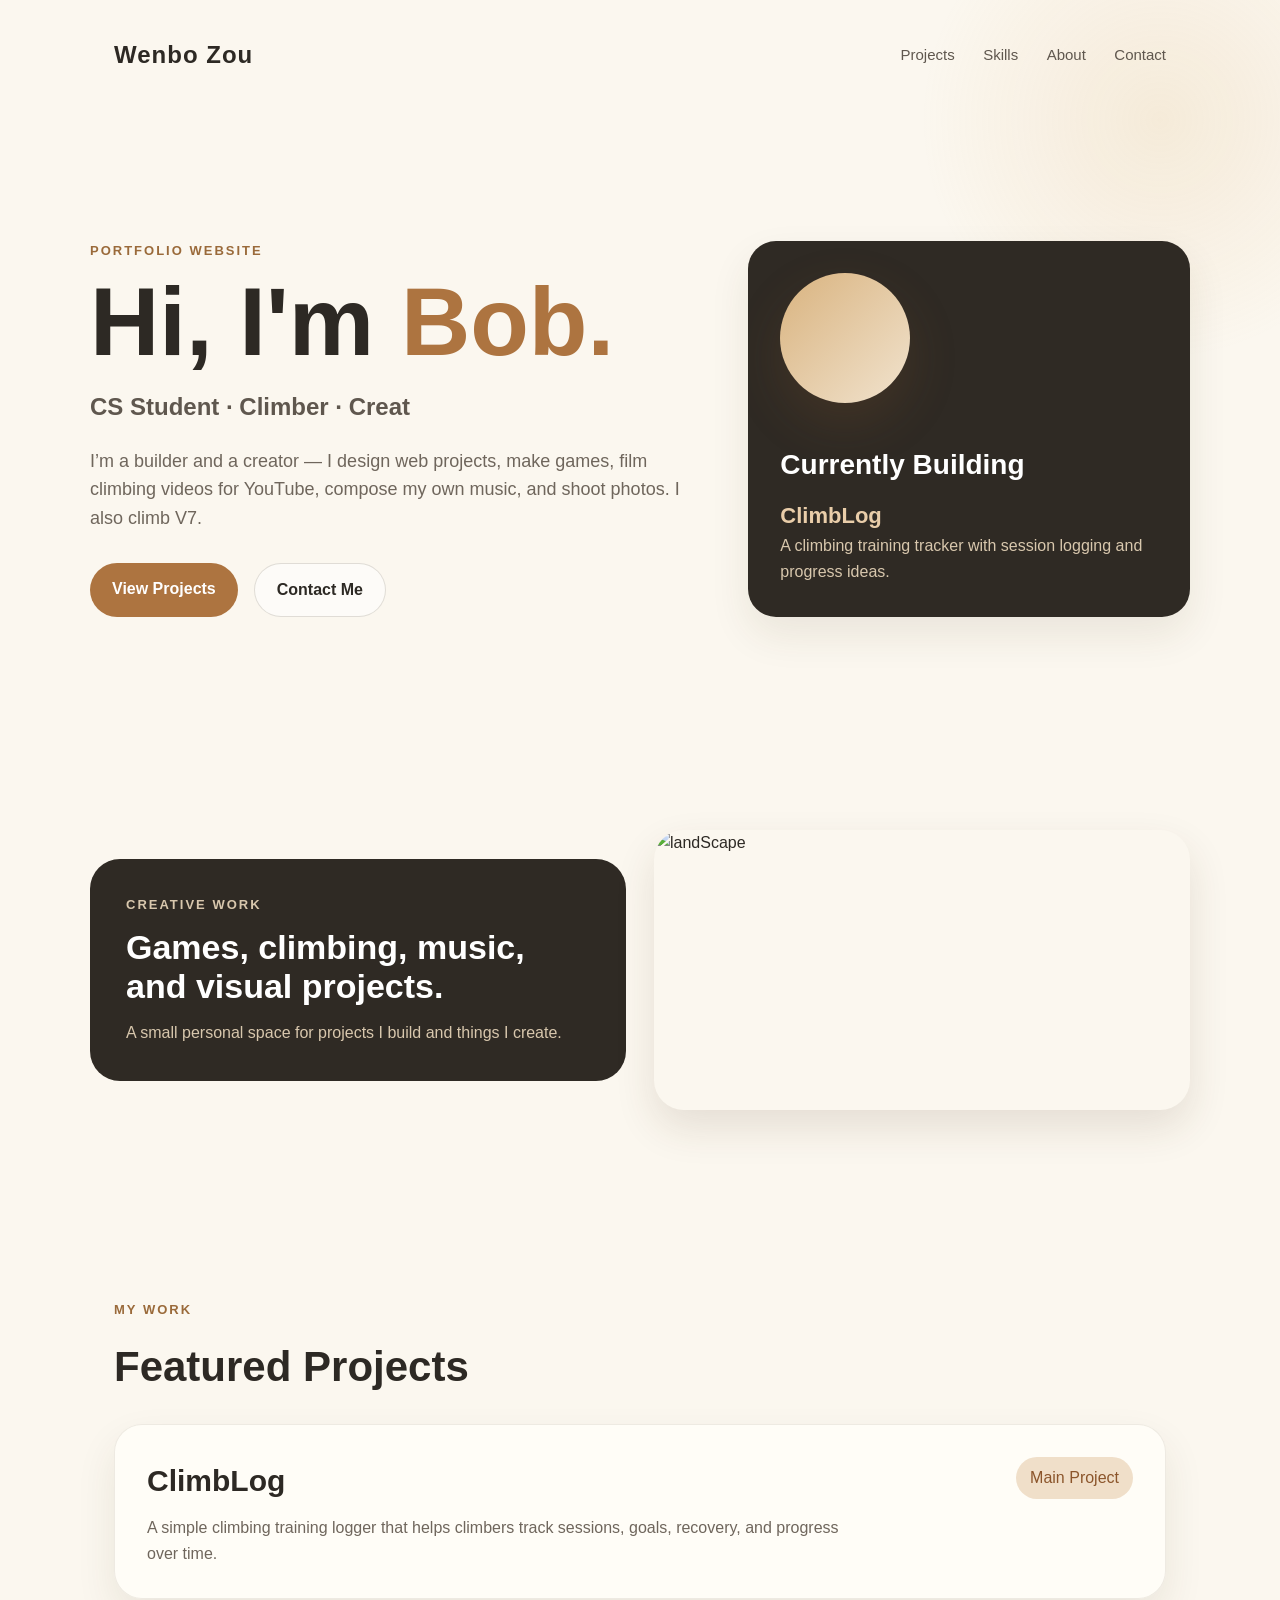
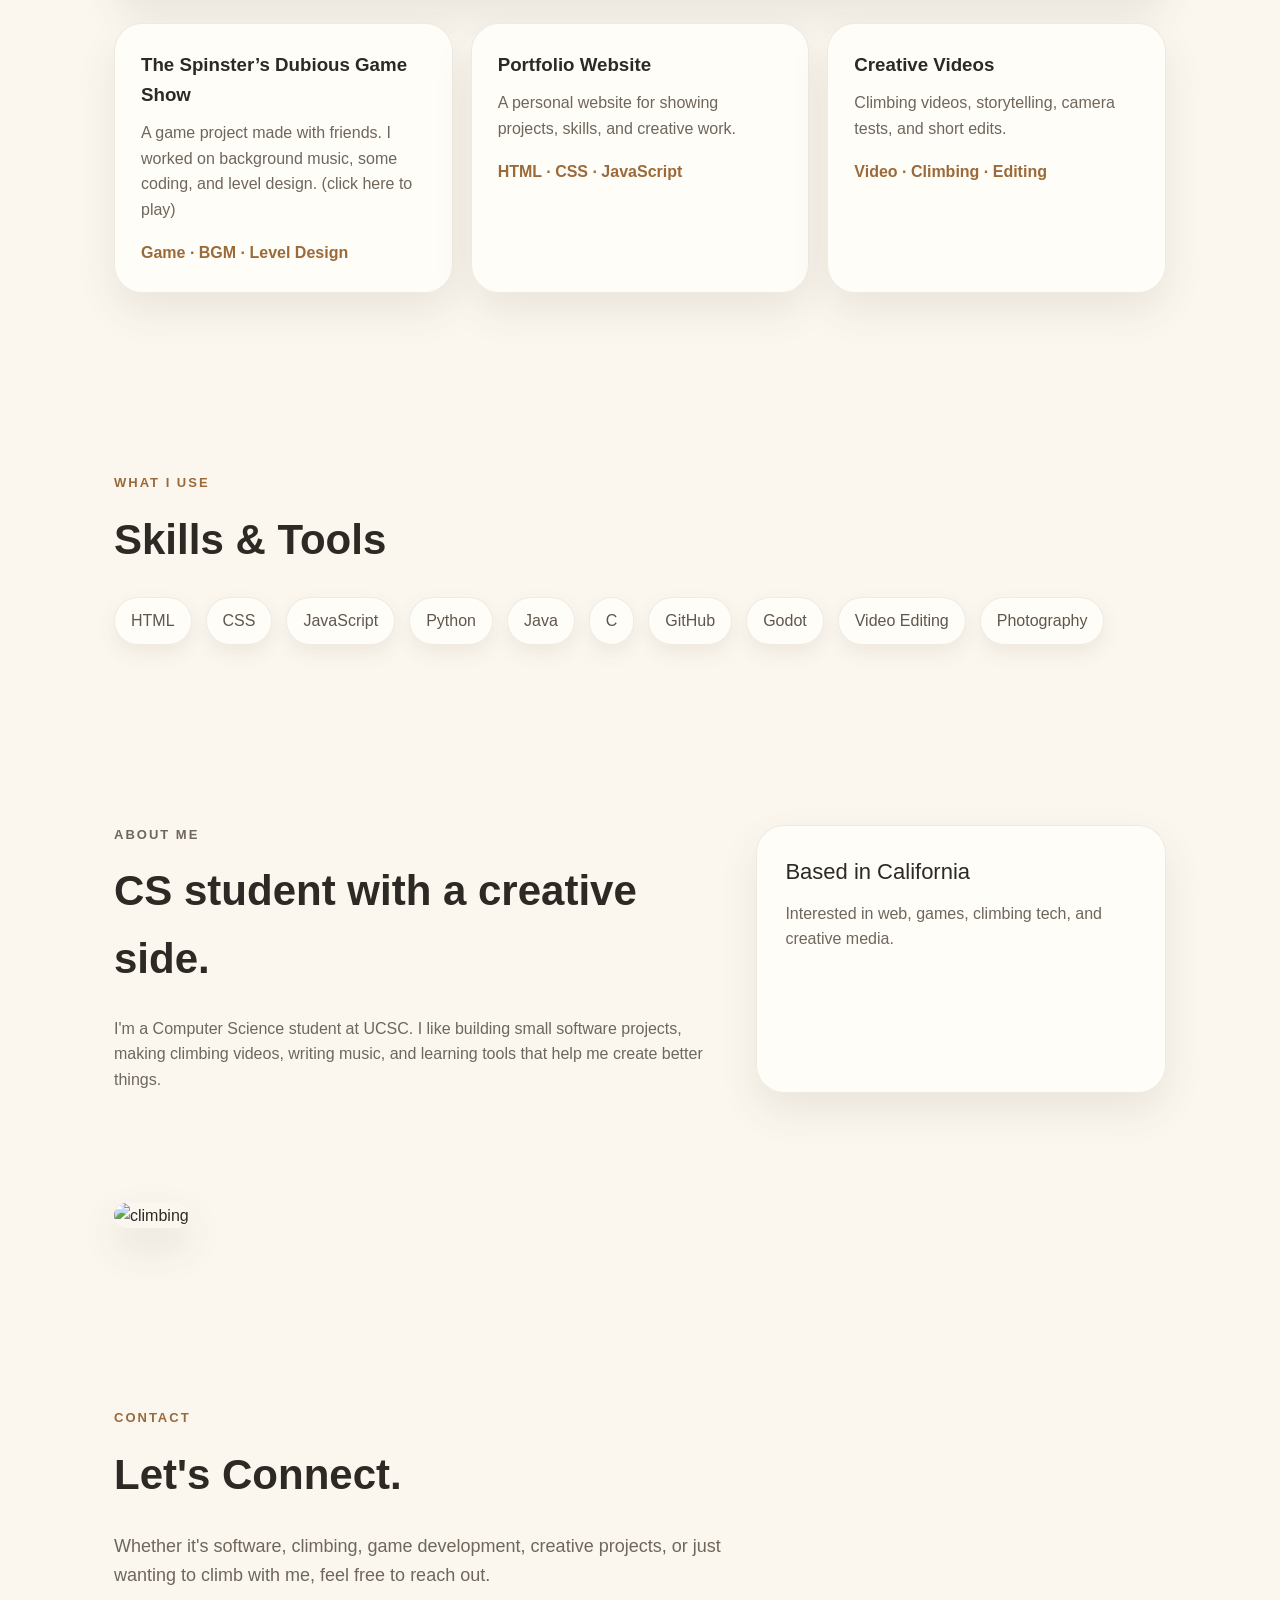
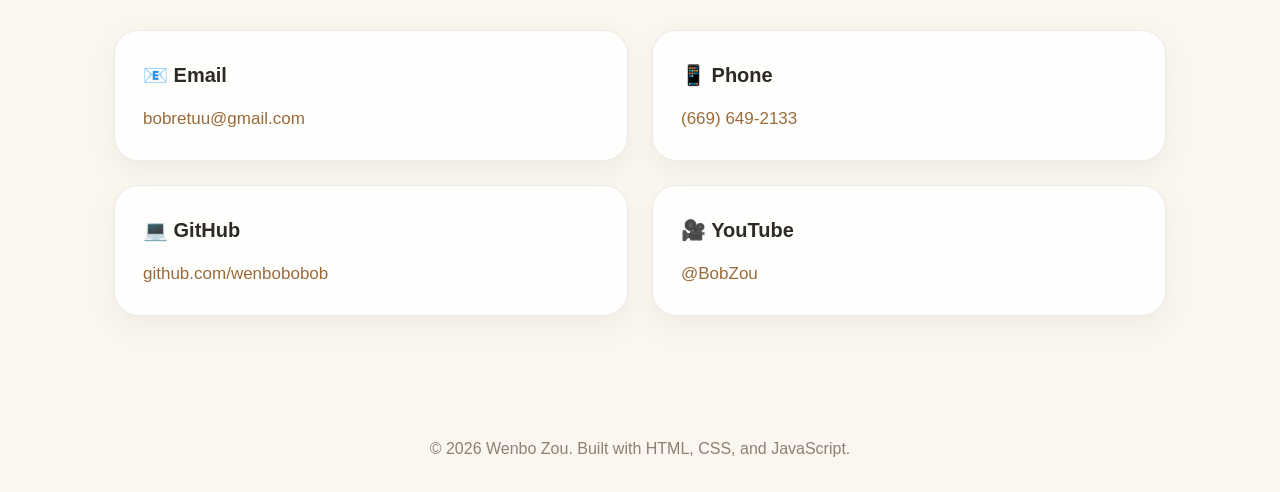
==== index.html @ d57958f9 "Initial website" ====
<!DOCTYPE html>
<html lang="en">
<head>
  <meta charset="UTF-8" />
  <meta name="viewport" content="width=device-width, initial-scale=1.0" />
  <title>Bob Zou | Portfolio</title>
  <link rel="stylesheet" href="style.css" />
</head>

<body>
  <div class="background-glow"></div>

  <header>
    <nav id="navbar">
      <h2 class="logo">Wenbo Zou</h2>

      <div class="nav-links">
        <a href="#projects">Projects</a>
        <a href="#skills">Skills</a>
        <a href="#about">About</a>
        <a href="#contact">Contact</a>
      </div>
    </nav>

    <section class="hero">
      <div class="hero-text">
        <p class="small-title">Portfolio Website</p>
        <h1>Hi, I'm <span>Bob.</span></h1>
        <h2 id="typing-text">CS Student · Climber · Creative Builder</h2>

        <p class="hero-description">
          I’m a builder and a creator — I design web projects, make games, film climbing videos for YouTube, compose my own music, and shoot photos. I also climb V7.
        </p>

        <div class="hero-buttons">
          <a href="#projects" class="main-button">View Projects</a>
          <a href="#contact" class="secondary-button">Contact Me</a>
        </div>
      </div>

      <div class="hero-card dark-card">
        <div class="circle"></div>
        <h3>Currently Building</h3>
        <p>ClimbLog</p>
        <span>A climbing training tracker with session logging and progress ideas.</span>
      </div>
    </section>

    <section class="visual-strip">
      <div class="visual-text dark-card">
        <p class="section-label light-label">Creative Work</p>
        <h2>Games, climbing, music, and visual projects.</h2>
        <p>
          A small personal space for projects I build and things I create.
        </p>
      </div>

      <img
    class="portfolio-image"
    src="images/1.jpg"
    alt="landScape">
    </section>
  </header>

  <main>
    <section id="projects" class="section">
      <p class="section-label">My Work</p>
      <h2>Featured Projects</h2>

      <div class="featured-project">
        <div>
          <h3>ClimbLog</h3>
          <p>
            A simple climbing training logger that helps climbers track sessions,
            goals, recovery, and progress over time.
          </p>
        </div>
        <span class="tag">Main Project</span>
      </div>

      <div class="project-grid">
        <a
          class="project-card"
          href="https://pachino55.itch.io/the-spinsters-dubious-game-show"
          target="_blank"
        >
          <h3>The Spinster’s Dubious Game Show</h3>
          <p>
            A game project made with friends. I worked on background music,
            some coding, and level design. (click here to play)
          </p>
          <span>Game · BGM · Level Design</span>
        </a>

        <div class="project-card">
          <h3>Portfolio Website</h3>
          <p>
            A personal website for showing projects, skills, and creative work.
          </p>
          <span>HTML · CSS · JavaScript</span>
        </div>

        <div class="project-card">
          <h3>Creative Videos</h3>
          <p>
            Climbing videos, storytelling, camera tests, and short edits.
          </p>
          <span>Video · Climbing · Editing</span>
        </div>
      </div>
    </section>

    <section id="skills" class="section">
      <p class="section-label">What I Use</p>
      <h2>Skills & Tools</h2>

      <div class="skills-list">
        <span>HTML</span>
        <span>CSS</span>
        <span>JavaScript</span>
        <span>Python</span>
        <span>Java</span>
        <span>C</span>
        <span>GitHub</span>
        <span>Godot</span>
        <span>Video Editing</span>
        <span>Photography</span>
      </div>
    </section>

    <section id="about" class="section about-section">
      <div>
        <p class="section-label">About Me</p>
        <h2>CS student with a creative side.</h2>
        <p>
          I'm a Computer Science student at UCSC. I like building small software
          projects, making climbing videos, writing music, and learning tools
          that help me create better things.
        </p>
      </div>

      <div class="about-box">
        <p>Based in California</p>
        <p>
          Interested in web, games, climbing tech, and creative media.
        </p>
      </div>
    </section>

    <section class="section image-section">
      <img
    class="portfolio-image"
    src="images/2.jpg"
    alt="climbing">
    </section>
    </section>

    <section id="contact" class="section">

    <p class="section-label">Contact</p>

    <h2>Let's Connect.</h2>

    <p class="contact-intro">
        Whether it's software, climbing, game development, creative projects,
        or just wanting to climb with me, feel free to reach out.
    </p>

    <div class="contact-grid">

        <div class="contact-card">
            <h3>📧 Email</h3>
            <a href="mailto:bobretuu@gmail.com">
                bobretuu@gmail.com
            </a>
        </div>

        <div class="contact-card">
            <h3>📱 Phone</h3>
            <a href="tel:6696492133">
                (669) 649-2133
            </a>
        </div>

        <div class="contact-card">
            <h3>💻 GitHub</h3>
            <a href="https://github.com/wenbobobob" target="_blank">
                github.com/wenbobobob
            </a>
        </div>

        <div class="contact-card">
            <h3>🎥 YouTube</h3>
            <a href="https://www.youtube.com/@BobZou" target="_blank">
                @BobZou
            </a>
        </div>

    </div>

</section>
  </main>

  <footer>
    <p>© 2026 Wenbo Zou. Built with HTML, CSS, and JavaScript.</p>
  </footer>

  <script src="script.js"></script>
</body>
</html>
---- style.css ----
* {
  margin: 0;
  padding: 0;
  box-sizing: border-box;
}

html {
  scroll-behavior: smooth;
}

body {
  font-family: Arial, sans-serif;
  background: #fbf7ef;
  color: #2d2924;
  line-height: 1.6;
  overflow-x: hidden;
}

.background-glow {
  position: fixed;
  top: -140px;
  right: -140px;
  width: 520px;
  height: 520px;
  background: radial-gradient(circle, rgba(218, 172, 105, 0.16), transparent 65%);
  z-index: -1;
}

header {
  min-height: 100vh;
  padding: 24px;
}

nav {
  position: fixed;
  top: 20px;
  left: 50%;
  transform: translateX(-50%);
  width: min(1100px, 90%);
  padding: 16px 24px;
  border-radius: 20px;
  display: flex;
  justify-content: space-between;
  align-items: center;
  z-index: 100;
  transition: 0.3s;
}

nav.scrolled {
  background: rgba(255, 253, 248, 0.88);
  backdrop-filter: blur(14px);
  box-shadow: 0 10px 30px rgba(70, 50, 25, 0.12);
}

.logo {
  font-size: 24px;
  letter-spacing: 1px;
}

.nav-links a {
  color: #5f574e;
  text-decoration: none;
  margin-left: 24px;
  font-size: 15px;
}

.nav-links a:hover {
  color: #2d2924;
}

.hero {
  max-width: 1100px;
  margin: 0 auto;
  min-height: 90vh;
  display: grid;
  grid-template-columns: 1.4fr 1fr;
  align-items: center;
  gap: 40px;
}

.small-title,
.section-label {
  color: #9a6a3a;
  font-weight: bold;
  margin-bottom: 12px;
  text-transform: uppercase;
  letter-spacing: 2px;
  font-size: 13px;
}

.light-label {
  color: #e9cda9;
}

.hero h1 {
  font-size: clamp(52px, 8vw, 96px);
  line-height: 1;
  margin-bottom: 18px;
}

.hero h1 span {
  color: #ad7440;
}

.hero h2 {
  color: #5f574e;
  font-size: 24px;
  margin-bottom: 20px;
  min-height: 34px;
}

.hero-description {
  color: #6f665c;
  max-width: 600px;
  font-size: 18px;
  margin-bottom: 30px;
}

.hero-buttons {
  display: flex;
  gap: 16px;
  flex-wrap: wrap;
}

.main-button,
.secondary-button {
  padding: 13px 22px;
  border-radius: 999px;
  text-decoration: none;
  font-weight: bold;
}

.main-button {
  color: white;
  background: #ad7440;
}

.main-button:hover {
  background: #8d5d32;
}

.secondary-button {
  color: #2d2924;
  border: 1px solid rgba(70, 55, 40, 0.16);
  background: rgba(255, 255, 255, 0.55);
}

.dark-card {
  background: #2f2a24;
  color: white;
}

.hero-card,
.project-card,
.featured-project,
.about-box,
.contact-section {
  border-radius: 28px;
  box-shadow: 0 18px 40px rgba(70, 50, 25, 0.09);
}

.hero-card {
  padding: 32px;
  min-height: 320px;
  position: relative;
  overflow: hidden;
}

.hero-card .circle {
  width: 130px;
  height: 130px;
  border-radius: 50%;
  background: linear-gradient(135deg, #d9b37f, #f1e3ce);
  margin-bottom: 40px;
  box-shadow: 0 20px 50px rgba(150, 95, 45, 0.18);
}

.hero-card h3 {
  font-size: 28px;
  margin-bottom: 10px;
}

.hero-card p {
  font-size: 22px;
  color: #e9cda9;
  font-weight: bold;
}

.hero-card span {
  color: #d8c7ad;
}

.visual-strip {
  max-width: 1100px;
  margin: -40px auto 40px;
  padding: 36px 0;
  display: grid;
  grid-template-columns: 1fr 1fr;
  gap: 28px;
  align-items: center;
}

.visual-text {
  padding: 36px;
  border-radius: 30px;
}

.visual-text h2 {
  font-size: 34px;
  line-height: 1.15;
  margin-bottom: 14px;
}

.visual-text p {
  color: #d8c7ad;
}

.image-placeholder {
  min-height: 280px;
  border-radius: 30px;
  background: #eadcc8;
  border: 1px dashed rgba(90, 70, 45, 0.25);
  display: flex;
  align-items: center;
  justify-content: center;
  color: #8a7057;
  font-weight: bold;
}

.section {
  max-width: 1100px;
  margin: 0 auto;
  padding: 90px 24px;
}

.section h2 {
  font-size: 42px;
  margin-bottom: 24px;
}

.featured-project,
.project-card,
.about-box,
.contact-section {
  background: rgba(255, 253, 248, 0.92);
  border: 1px solid rgba(90, 70, 45, 0.1);
}

.featured-project {
  padding: 32px;
  margin-bottom: 24px;
  display: flex;
  justify-content: space-between;
  gap: 20px;
}

.featured-project h3 {
  font-size: 30px;
  margin-bottom: 10px;
}

.featured-project p {
  color: #6f665c;
  max-width: 700px;
}

.tag {
  height: fit-content;
  padding: 8px 14px;
  background: #f0dfc9;
  border-radius: 999px;
  color: #8b552b;
  white-space: nowrap;
}

.project-grid {
  display: grid;
  grid-template-columns: repeat(3, 1fr);
  gap: 18px;
}

.project-card {
  padding: 26px;
  cursor: pointer;
  transition: 0.25s;
  text-decoration: none;
  color: inherit;
  display: block;
}

.project-card:hover {
  transform: translateY(-8px);
  border-color: rgba(173, 116, 64, 0.4);
  box-shadow: 0 24px 55px rgba(91, 65, 38, 0.16);
}

.project-card.selected {
  background: #f4e4cf;
  border-color: #ad7440;
}

.project-card h3 {
  margin-bottom: 10px;
}

.project-card p {
  color: #6f665c;
  margin-bottom: 18px;
}

.project-card span {
  color: #9a6a3a;
  font-weight: bold;
}

.skills-list {
  display: flex;
  flex-wrap: wrap;
  gap: 14px;
}

.skills-list span {
  padding: 10px 16px;
  border-radius: 999px;
  background: rgba(255, 253, 248, 0.9);
  color: #5f574e;
  border: 1px solid rgba(95, 75, 55, 0.1);
  box-shadow: 0 8px 20px rgba(91, 65, 38, 0.08);
}

.about-section {
  display: grid;
  grid-template-columns: 1.2fr 0.8fr;
  gap: 28px;
}

.about-section p {
  color: #6f665c;
}

.about-box {
  padding: 28px;
}

.about-box p:first-child {
  color: #2d2924;
  font-size: 22px;
  margin-bottom: 12px;
}

.image-section {
  padding-top: 20px;
}

.wide-image {
  min-height: 360px;
}

.contact-section {
  text-align: center;
}

.contact-section p {
  color: #6f665c;
  margin: 8px 0;
}

footer {
  text-align: center;
  padding: 30px;
  color: #8a8177;
}

.portfolio-image {
  width: 100%;
  height: 280px;
  object-fit: cover;
  border-radius: 30px;
  box-shadow: 0 18px 40px rgba(70, 50, 25, 0.12);
}

@media (max-width: 800px) {
  nav {
    position: static;
    transform: none;
    width: 100%;
    flex-direction: column;
    gap: 14px;
  }

  .nav-links a {
    margin: 0 8px;
  }

  .hero {
    grid-template-columns: 1fr;
    padding-top: 60px;
  }

  .visual-strip {
    grid-template-columns: 1fr;
    margin-top: 0;
  }

  .project-grid,
  .about-section {
    grid-template-columns: 1fr;
  }

  .featured-project {
    flex-direction: column;
  }

  .hero h1 {
    font-size: 52px;
  }
  
}
.contact-intro {
    max-width: 650px;
    color: #6f665c;
    margin-bottom: 40px;
    font-size: 18px;
}

.contact-grid {
    display: grid;
    grid-template-columns: repeat(2, 1fr);
    gap: 24px;
    margin-top: 20px;
}

.contact-card {
    background: rgba(255,255,255,0.8);
    border: 1px solid rgba(0,0,0,0.08);
    border-radius: 24px;
    padding: 28px;
    transition: .3s;
    box-shadow: 0 10px 30px rgba(0,0,0,0.05);
}

.contact-card:hover {
    transform: translateY(-6px);
    box-shadow: 0 20px 40px rgba(0,0,0,0.08);
}

.contact-card h3 {
    margin-bottom: 14px;
    font-size: 20px;
    color: #2d2924;
}

.contact-card a {
    color: #9a6a3a;
    text-decoration: none;
    font-size: 17px;
    word-break: break-word;
}

.contact-card a:hover {
    text-decoration: underline;
}

@media (max-width: 800px) {

    .contact-grid{
        grid-template-columns:1fr;
    }

}
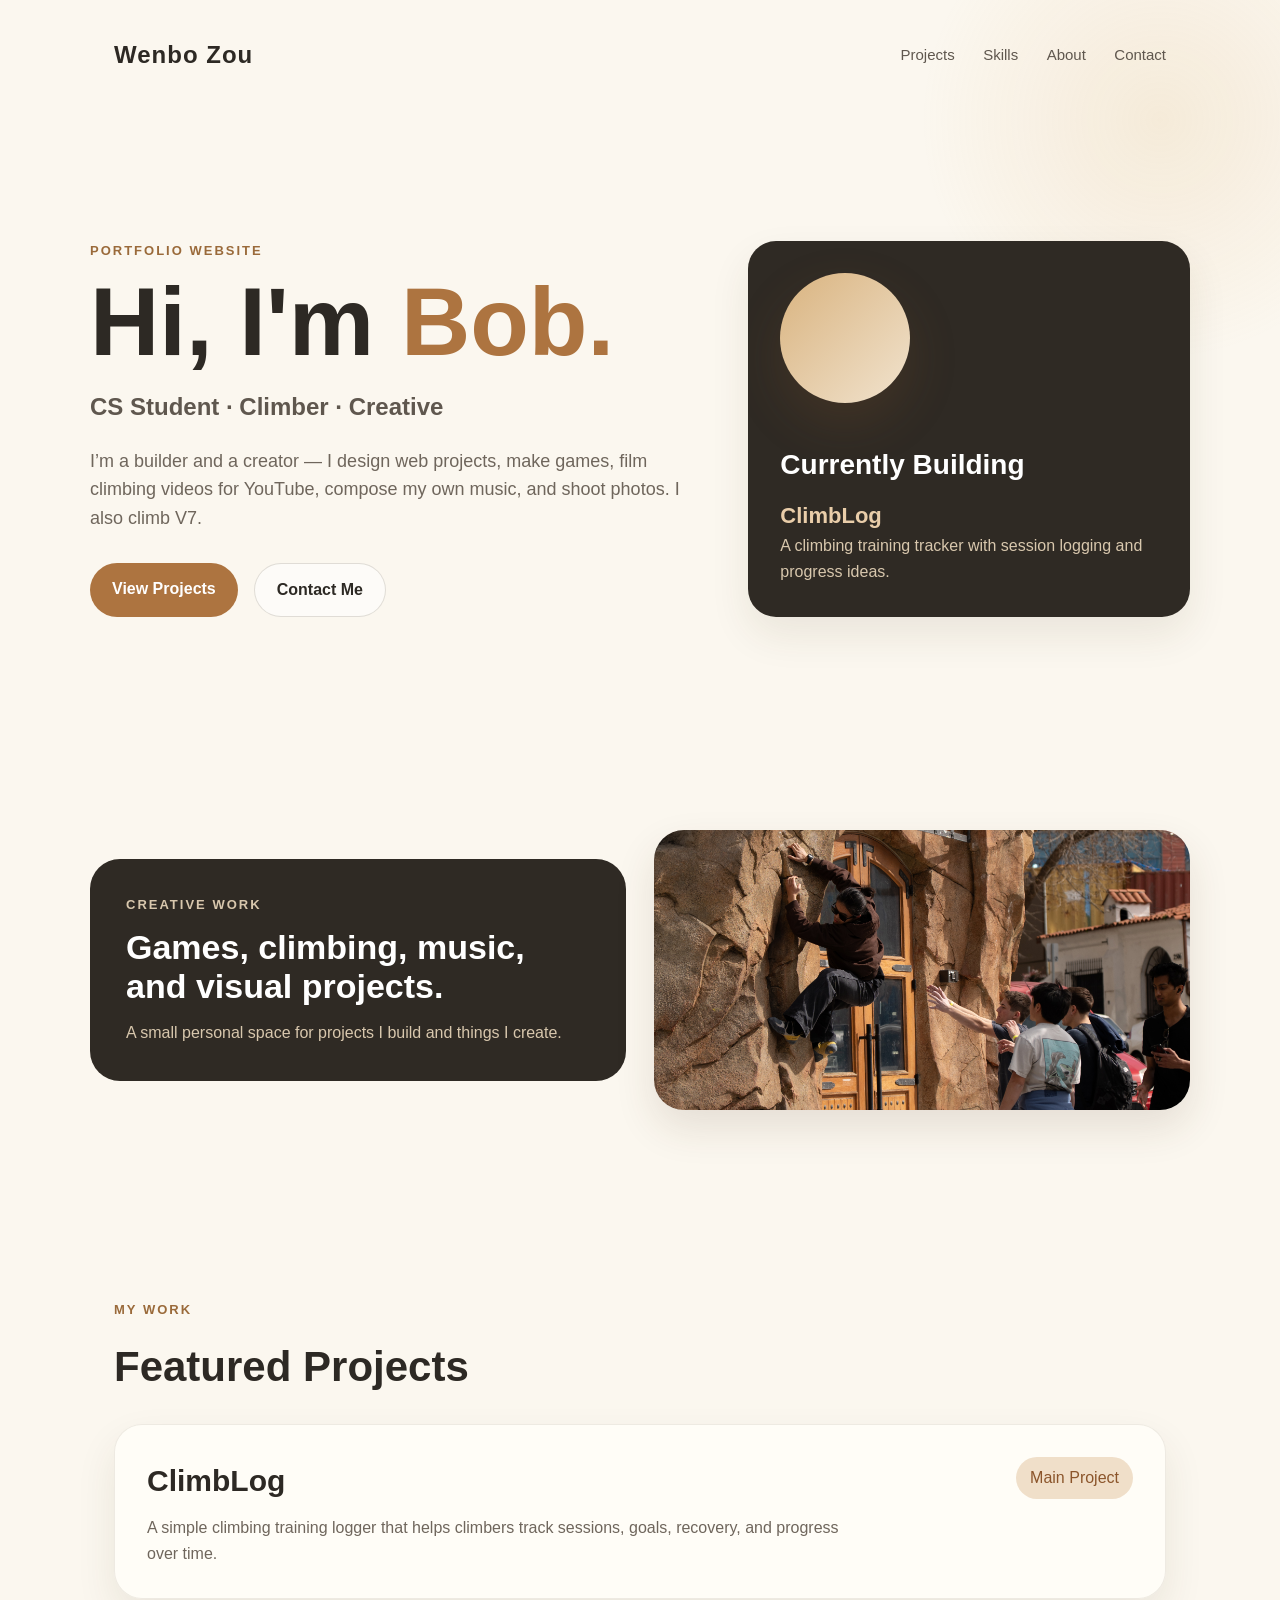
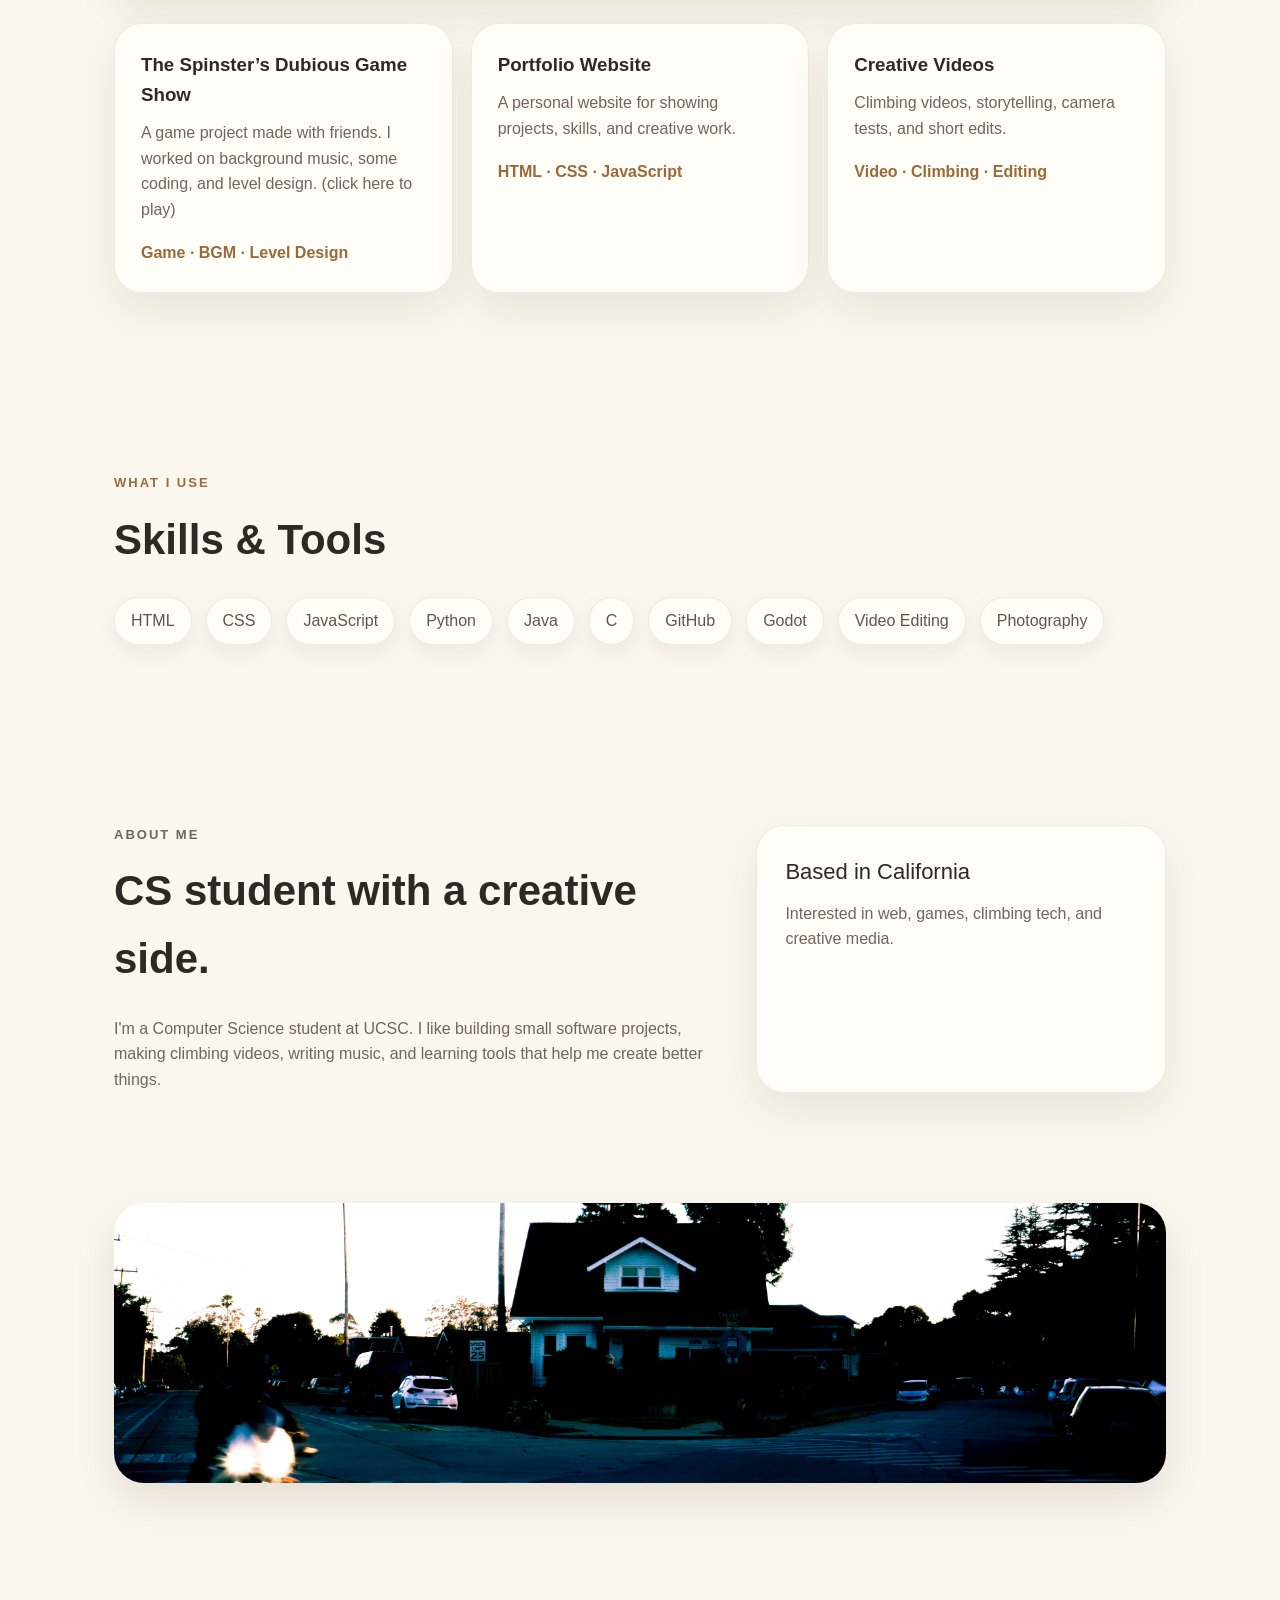
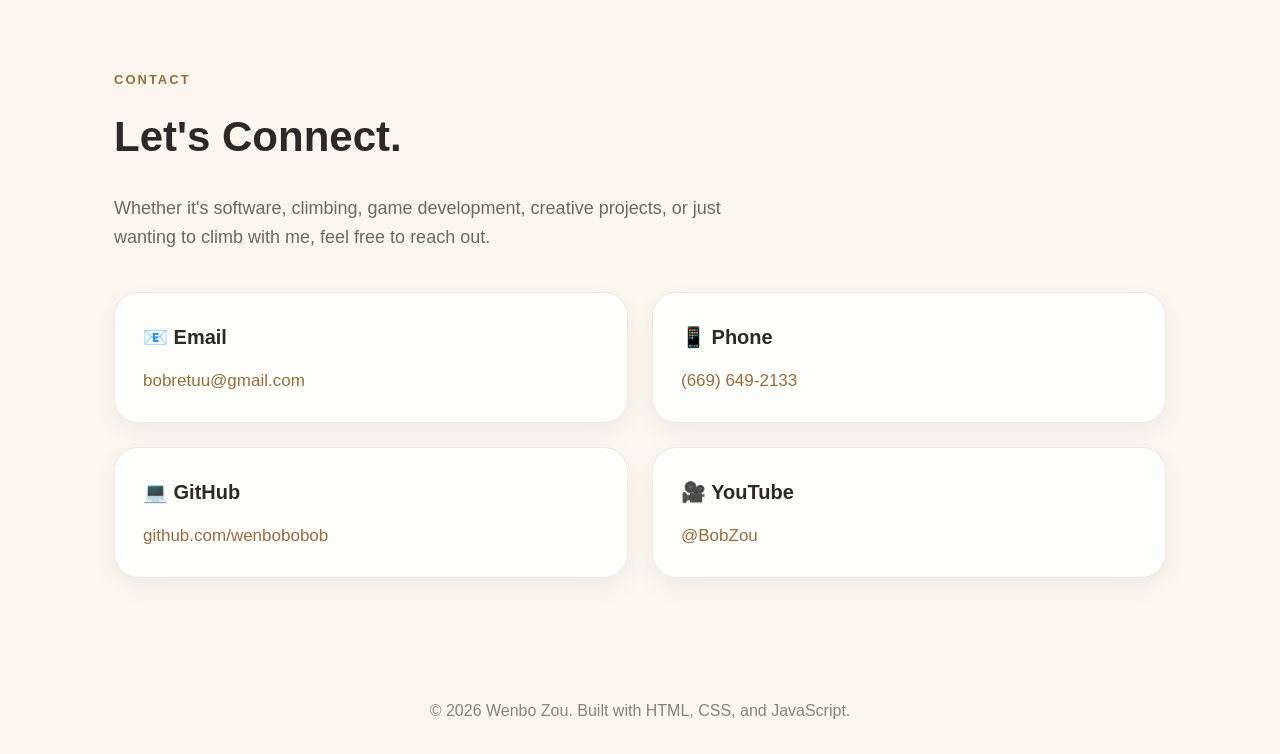
==== commit 3bc1e5bd: "Fix image paths" ====
--- a/index.html
+++ b/index.html
@@ -57,7 +57,7 @@
 
       <img
     class="portfolio-image"
-    src="images/1.jpg"
+    src="images/1.JPG"
     alt="landScape">
     </section>
   </header>
@@ -150,7 +150,7 @@
     <section class="section image-section">
       <img
     class="portfolio-image"
-    src="images/2.jpg"
+    src="images/2.JPG"
     alt="climbing">
     </section>
     </section>
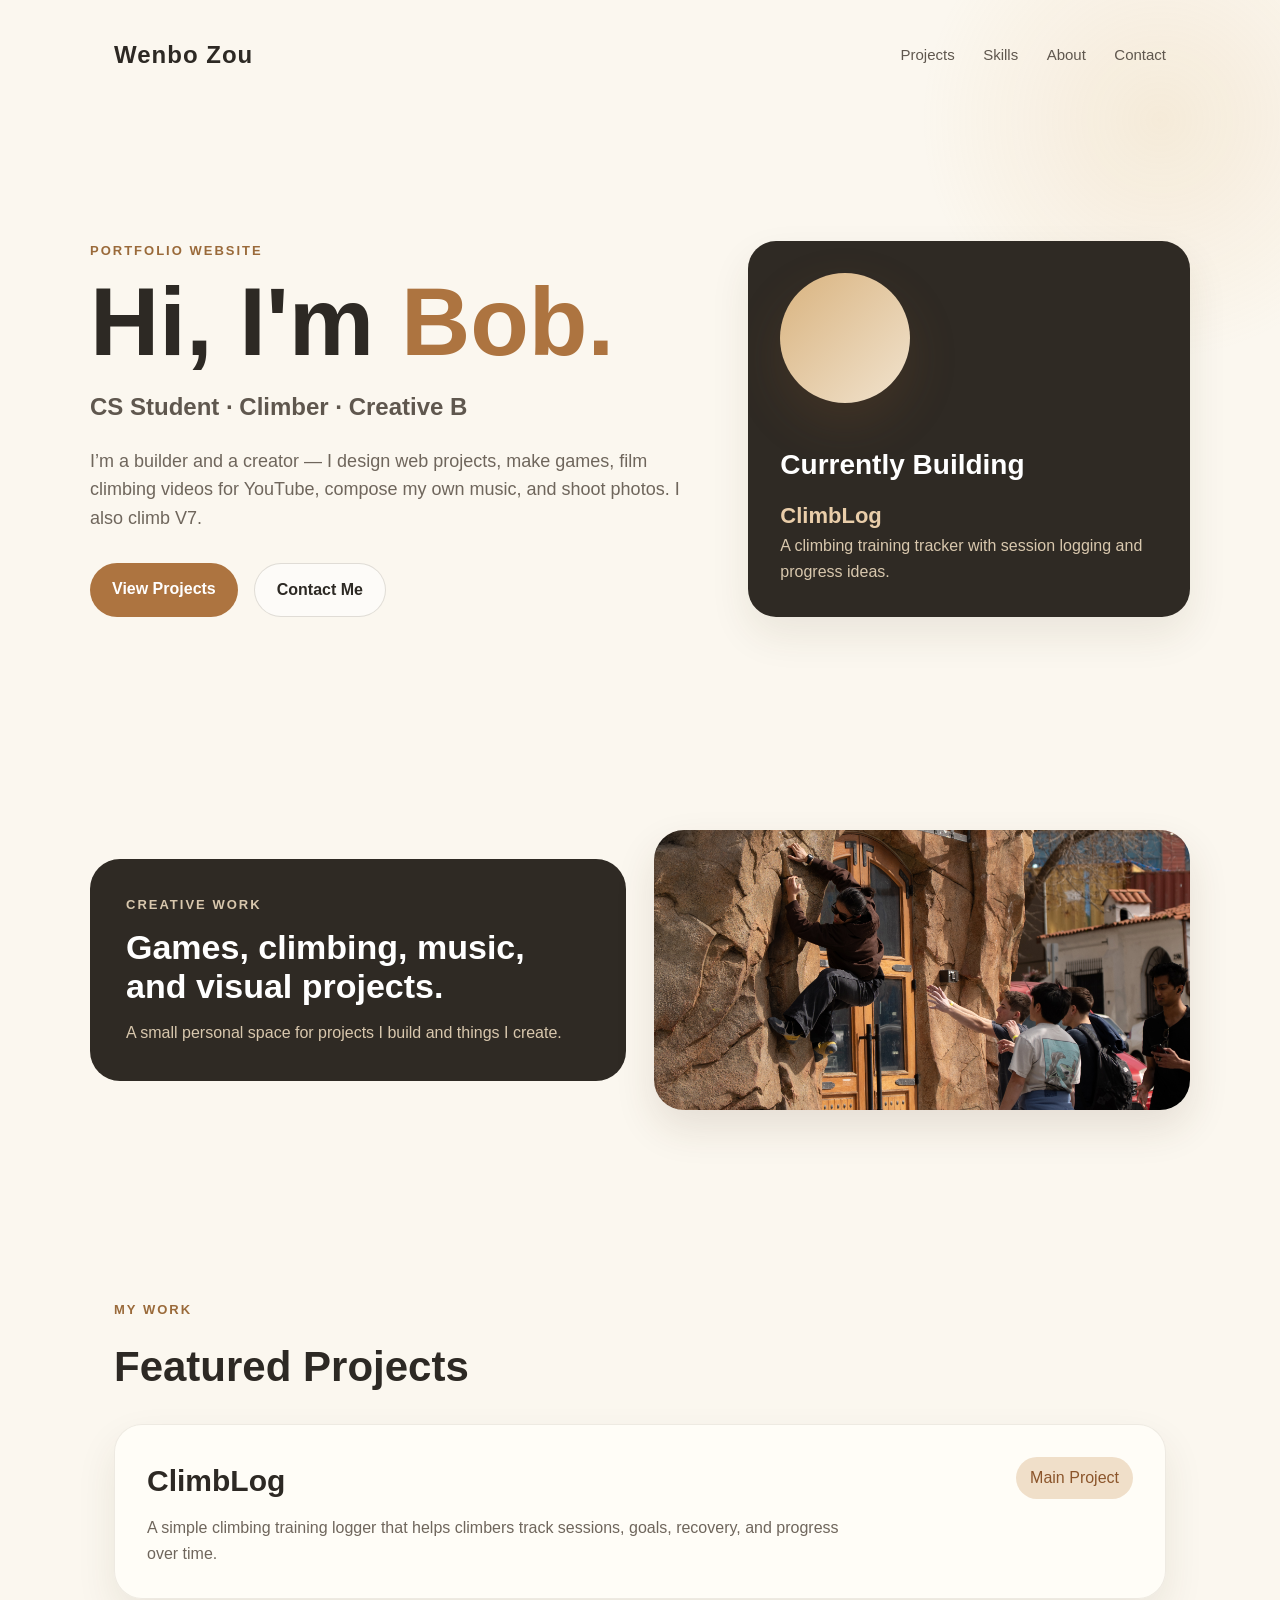
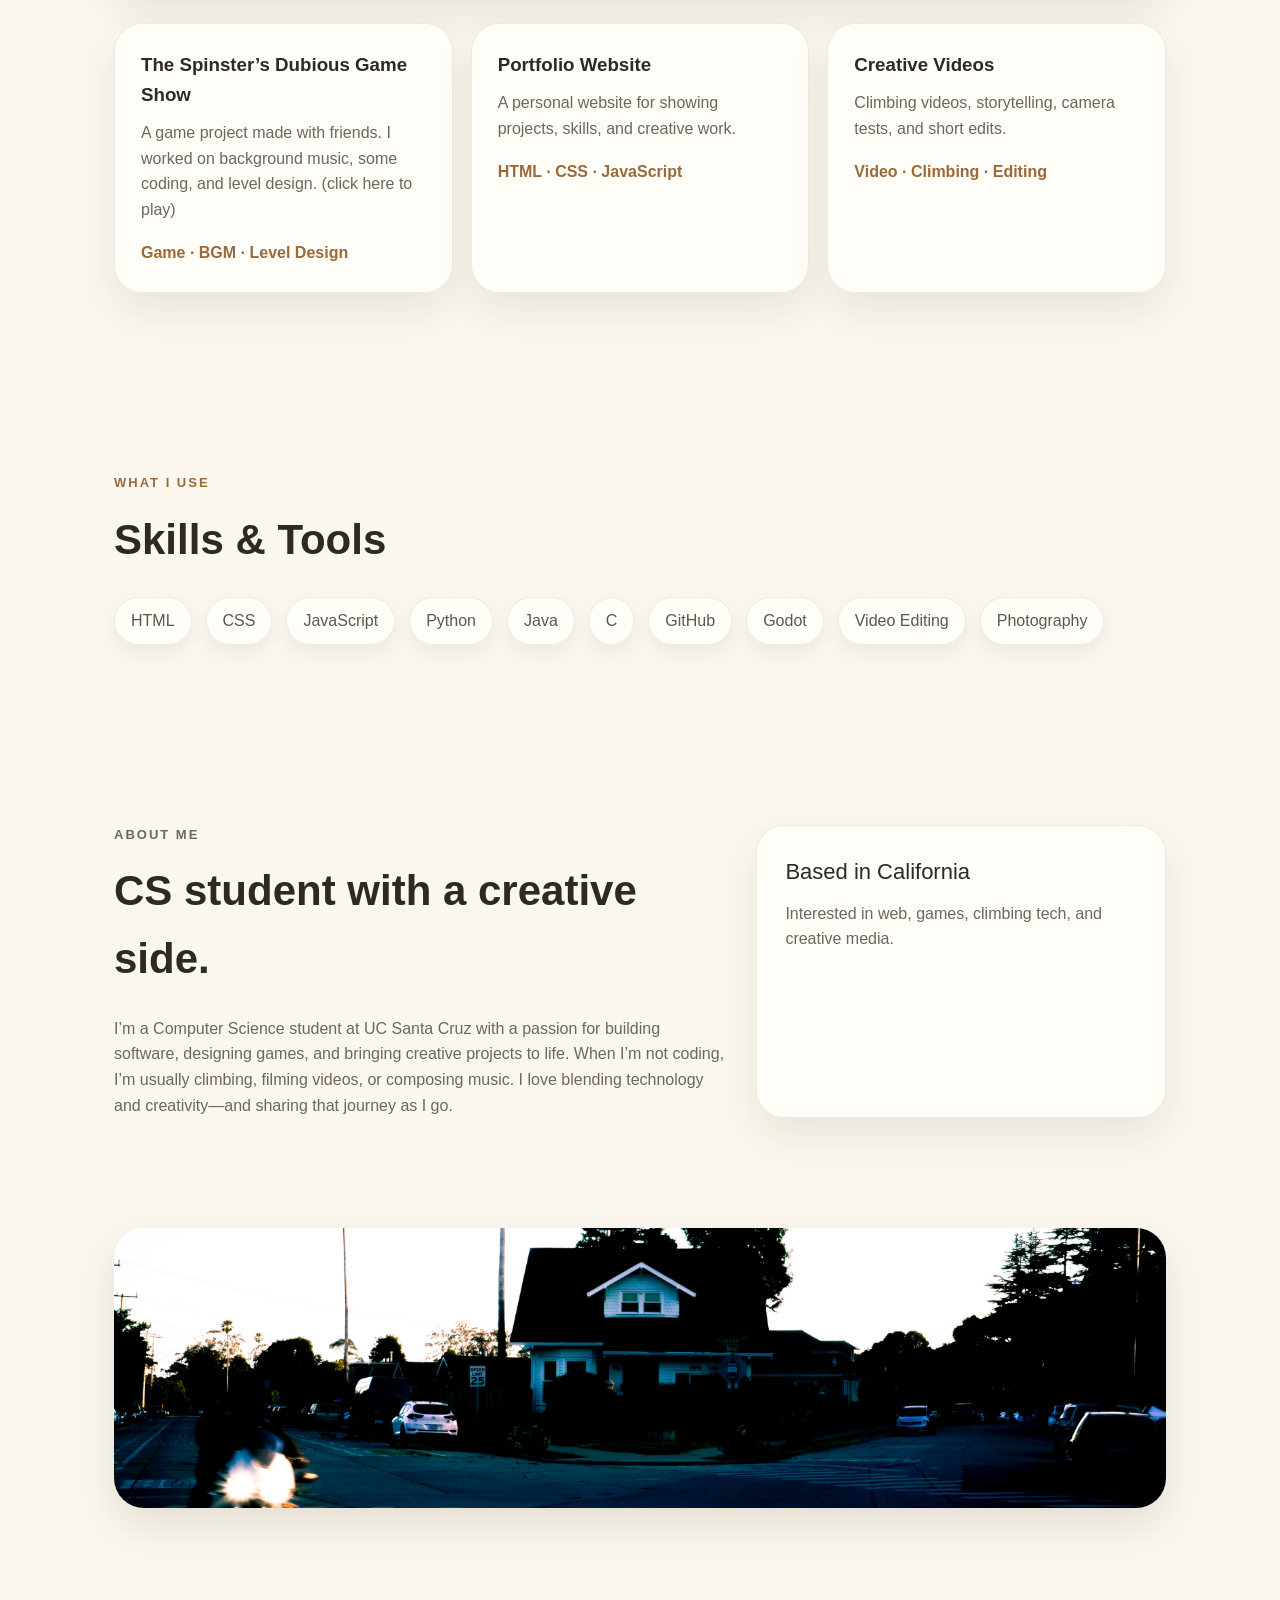
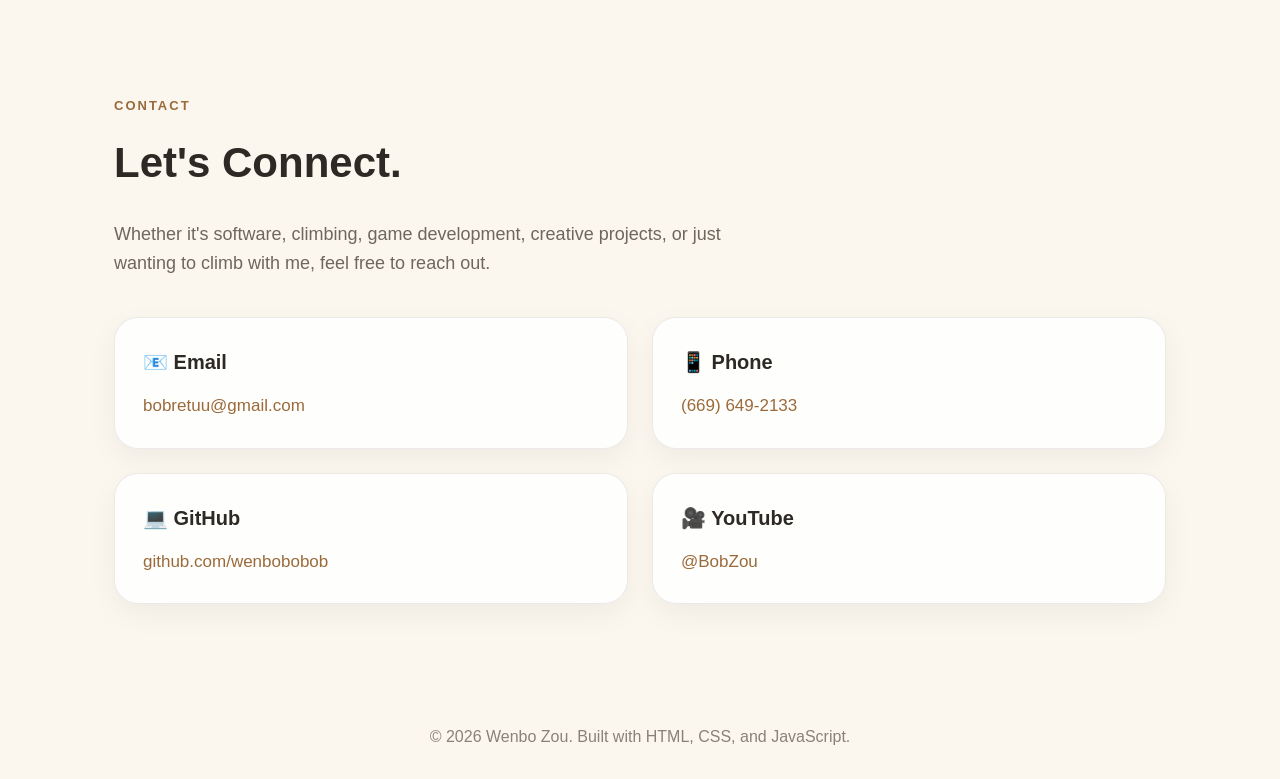
==== commit 6b1cca22: "Fix image paths" ====
--- a/index.html
+++ b/index.html
@@ -133,9 +133,7 @@
         <p class="section-label">About Me</p>
         <h2>CS student with a creative side.</h2>
         <p>
-          I'm a Computer Science student at UCSC. I like building small software
-          projects, making climbing videos, writing music, and learning tools
-          that help me create better things.
+          I’m a Computer Science student at UC Santa Cruz with a passion for building software, designing games, and bringing creative projects to life. When I’m not coding, I’m usually climbing, filming videos, or composing music. I love blending technology and creativity—and sharing that journey as I go.
         </p>
       </div>
 
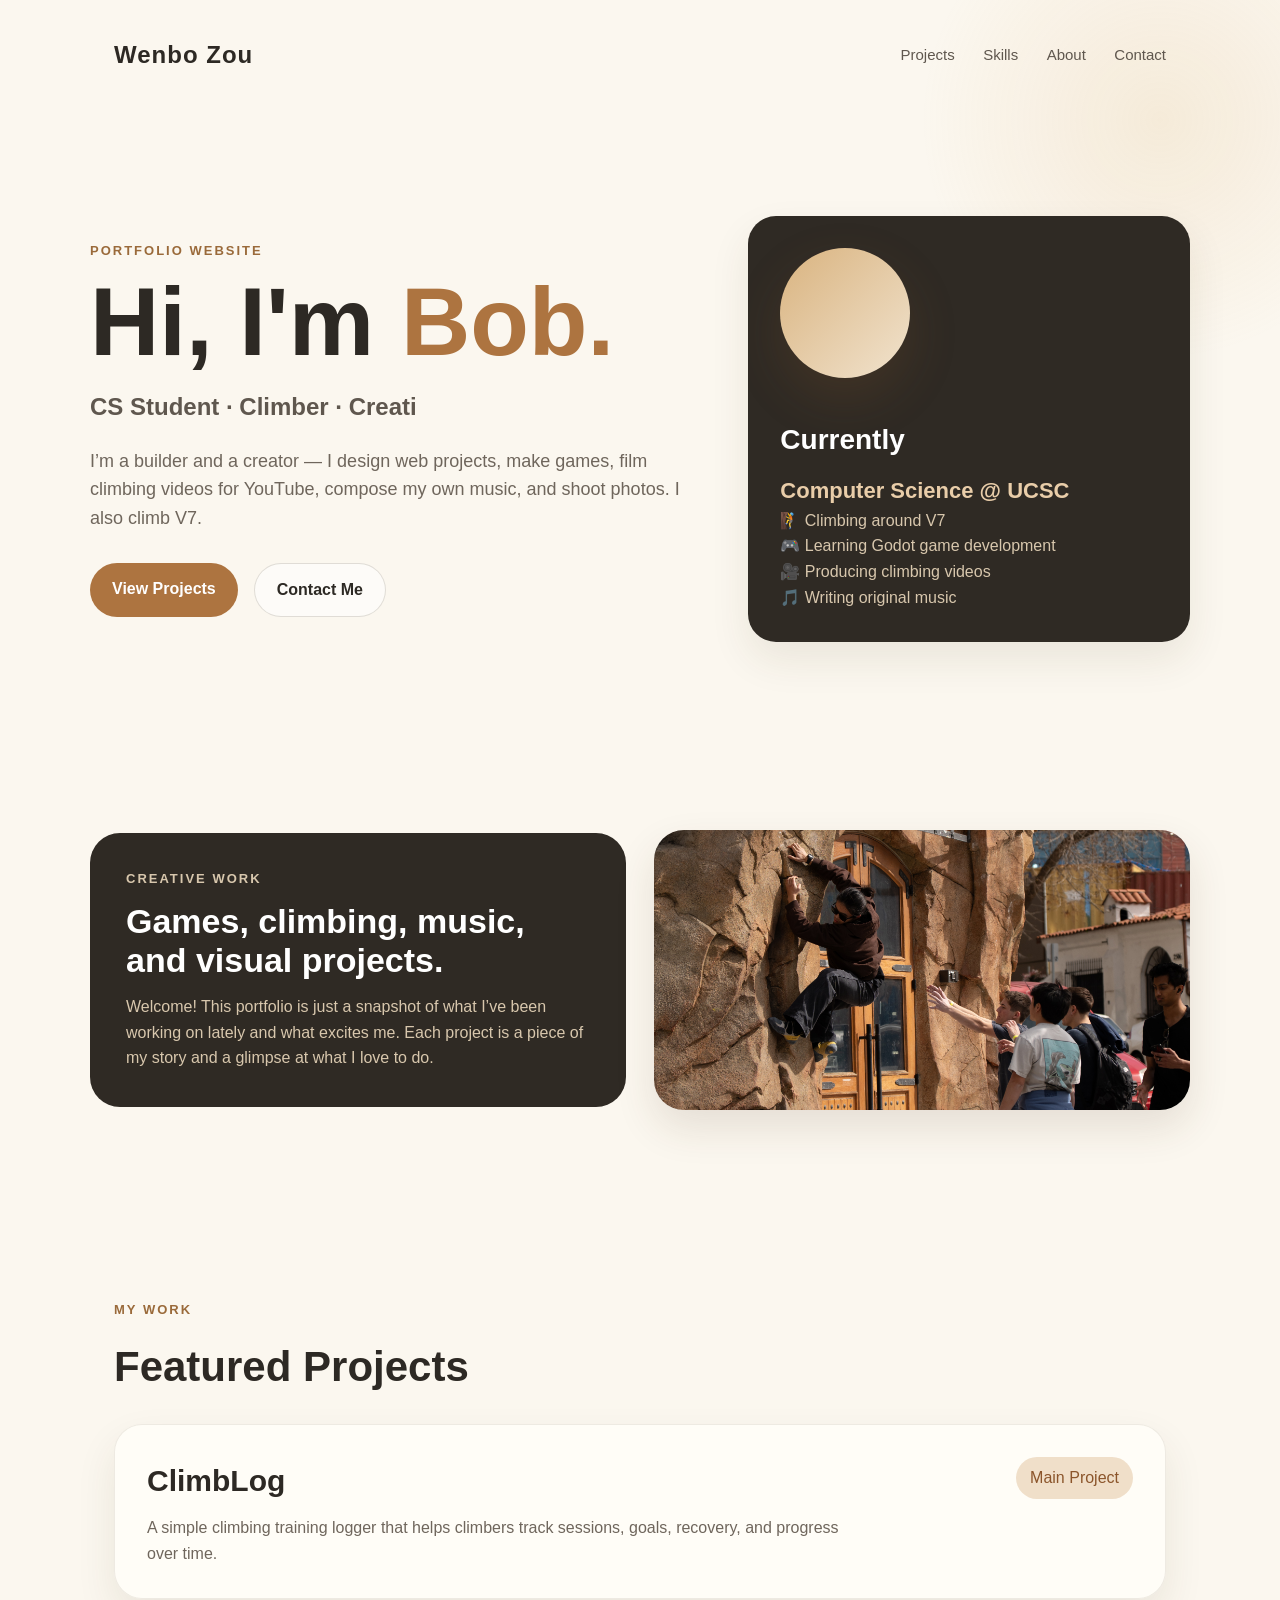
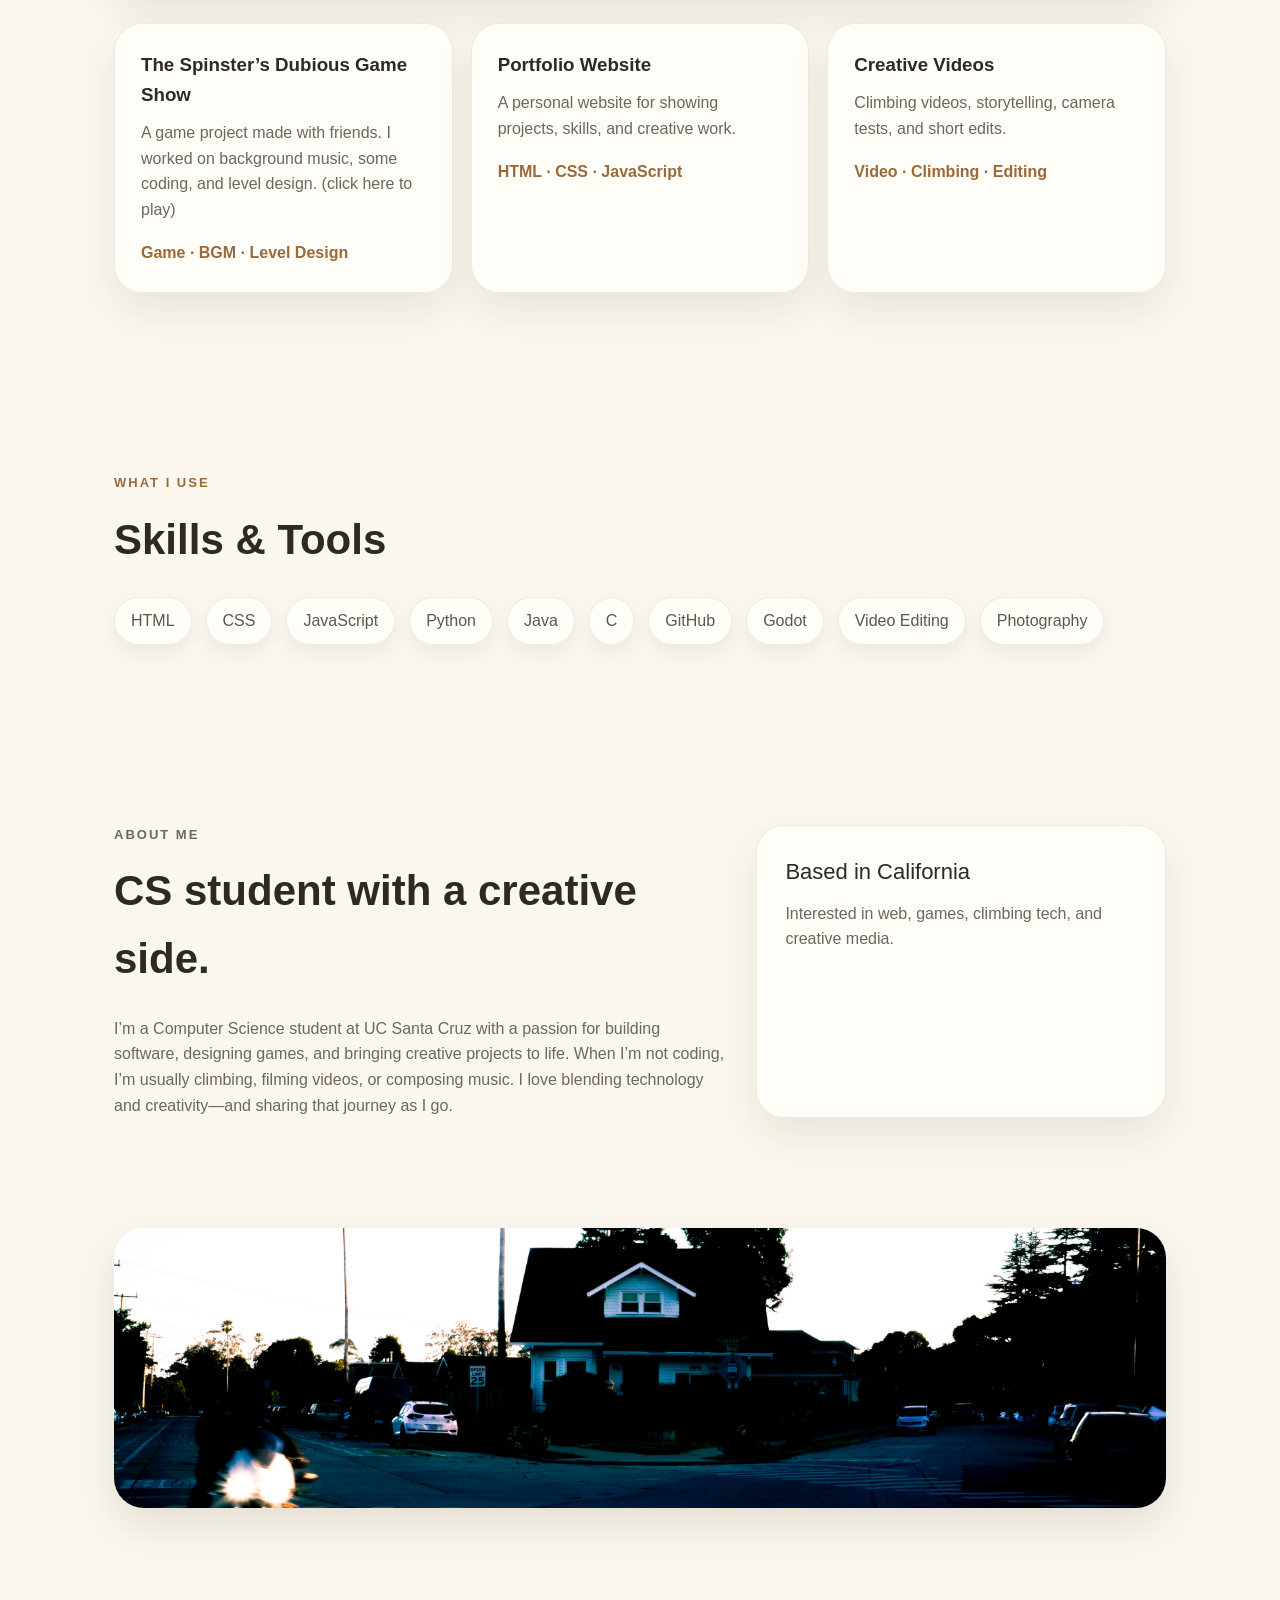
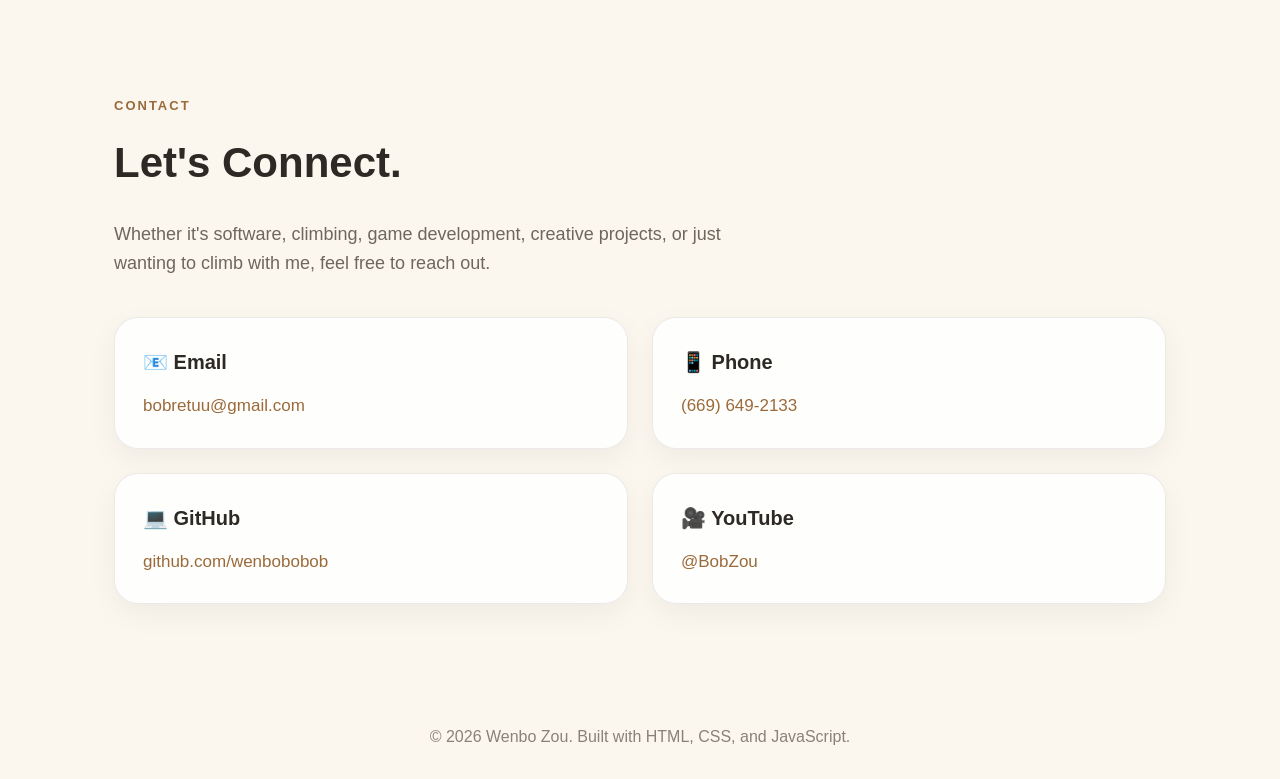
==== commit 608ef3e2: "new changes" ====
--- a/index.html
+++ b/index.html
@@ -39,11 +39,19 @@
       </div>
 
       <div class="hero-card dark-card">
-        <div class="circle"></div>
-        <h3>Currently Building</h3>
-        <p>ClimbLog</p>
-        <span>A climbing training tracker with session logging and progress ideas.</span>
-      </div>
+    <div class="circle"></div>
+
+    <h3>Currently</h3>
+
+    <p>Computer Science @ UCSC</p>
+
+    <span>
+        🧗 Climbing around V7<br>
+        🎮 Learning Godot game development<br>
+        🎥 Producing climbing videos<br>
+        🎵 Writing original music
+    </span>
+</div>
     </section>
 
     <section class="visual-strip">
@@ -51,7 +59,7 @@
         <p class="section-label light-label">Creative Work</p>
         <h2>Games, climbing, music, and visual projects.</h2>
         <p>
-          A small personal space for projects I build and things I create.
+          Welcome! This portfolio is just a snapshot of what I’ve been working on lately and what excites me. Each project is a piece of my story and a glimpse at what I love to do.
         </p>
       </div>
 
@@ -100,13 +108,15 @@
           <span>HTML · CSS · JavaScript</span>
         </div>
 
-        <div class="project-card">
+        <a class="project-card"
+href="https://www.youtube.com/@BobZou"
+target="_blank">
           <h3>Creative Videos</h3>
           <p>
             Climbing videos, storytelling, camera tests, and short edits.
           </p>
           <span>Video · Climbing · Editing</span>
-        </div>
+        </a>
       </div>
     </section>
 
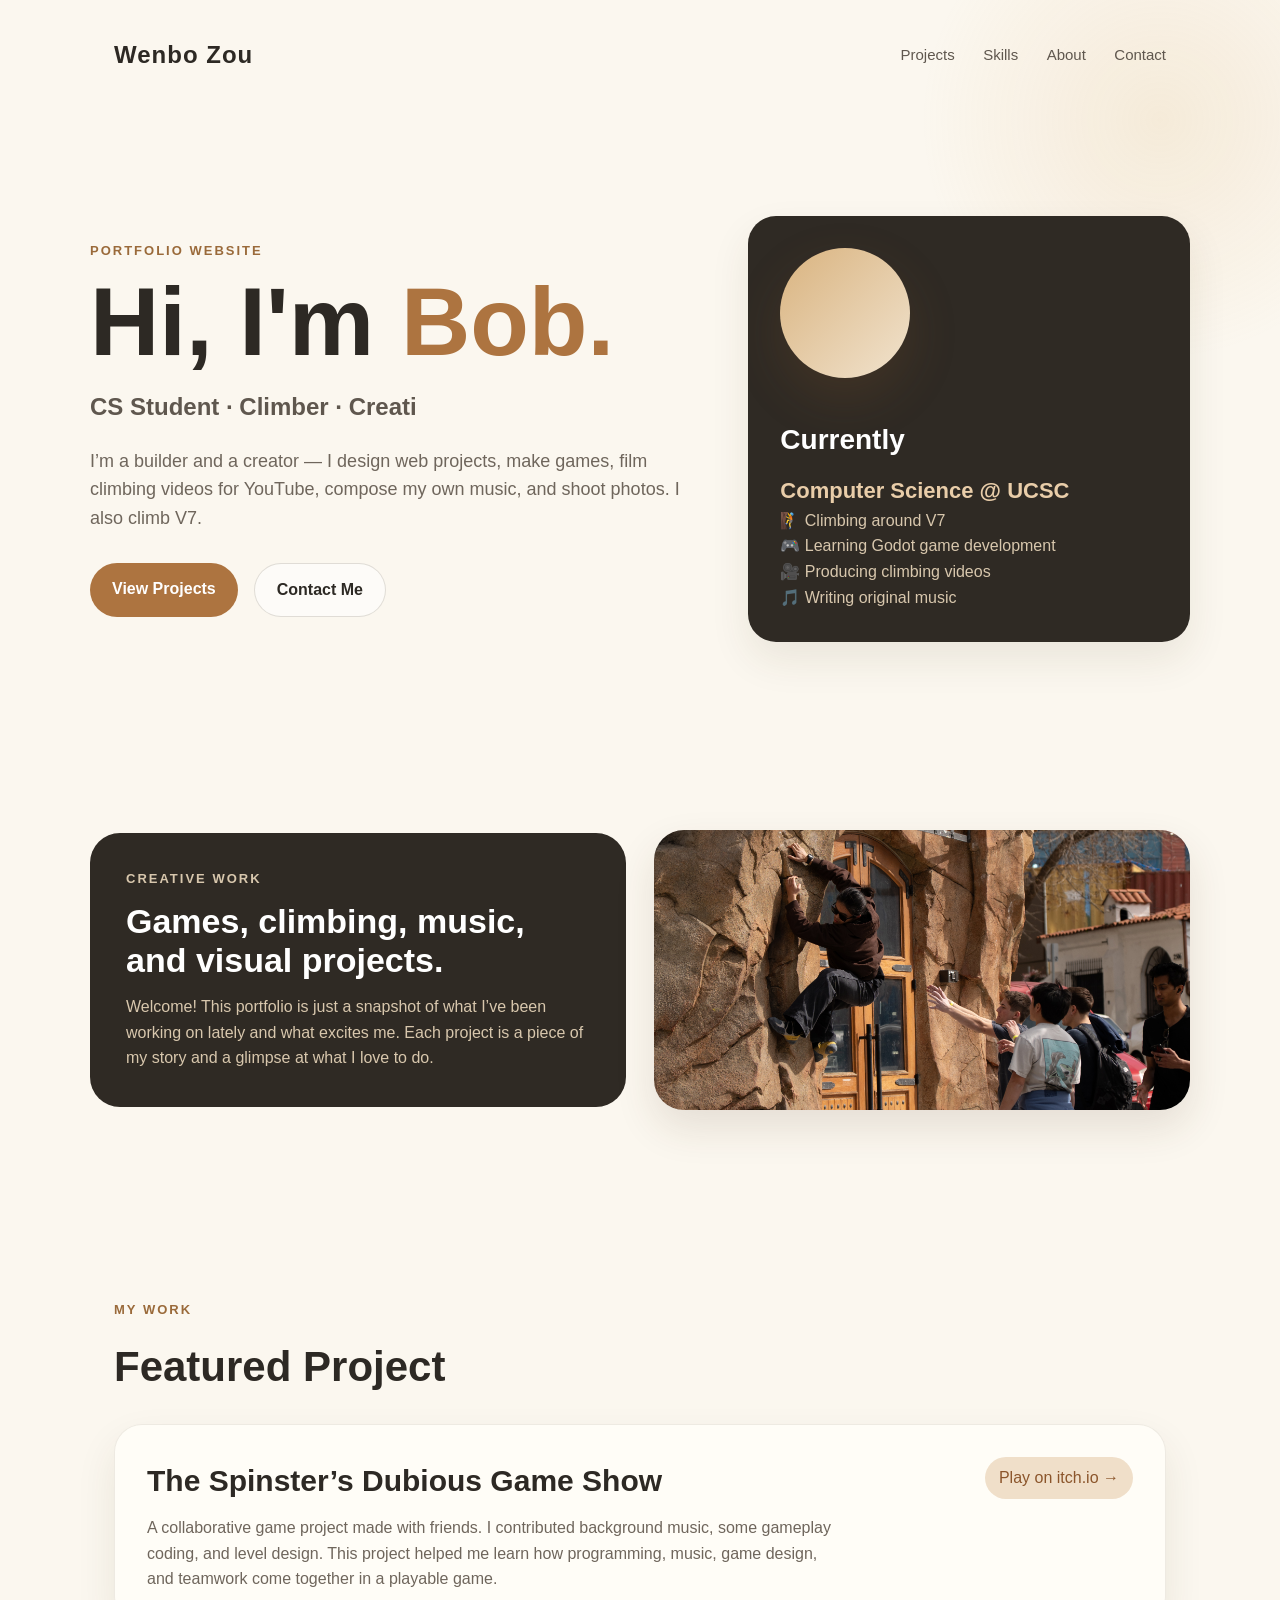
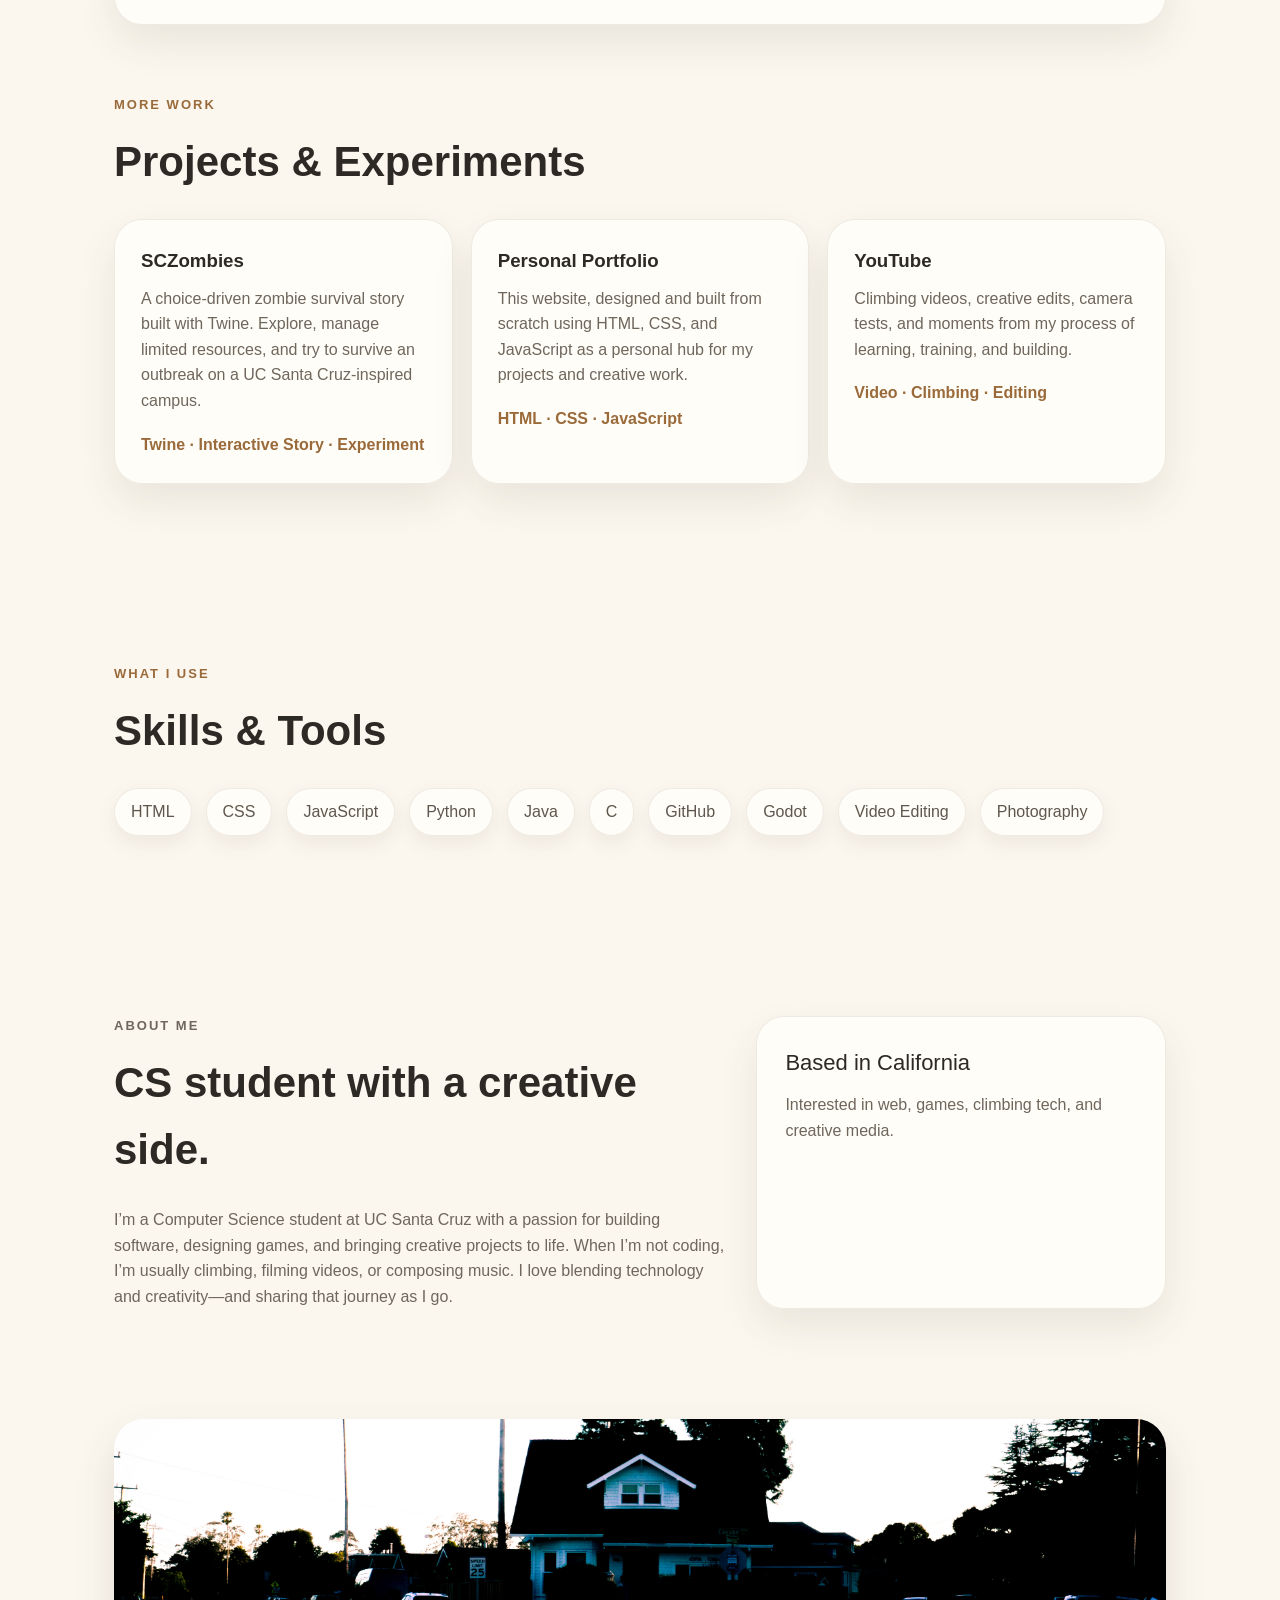
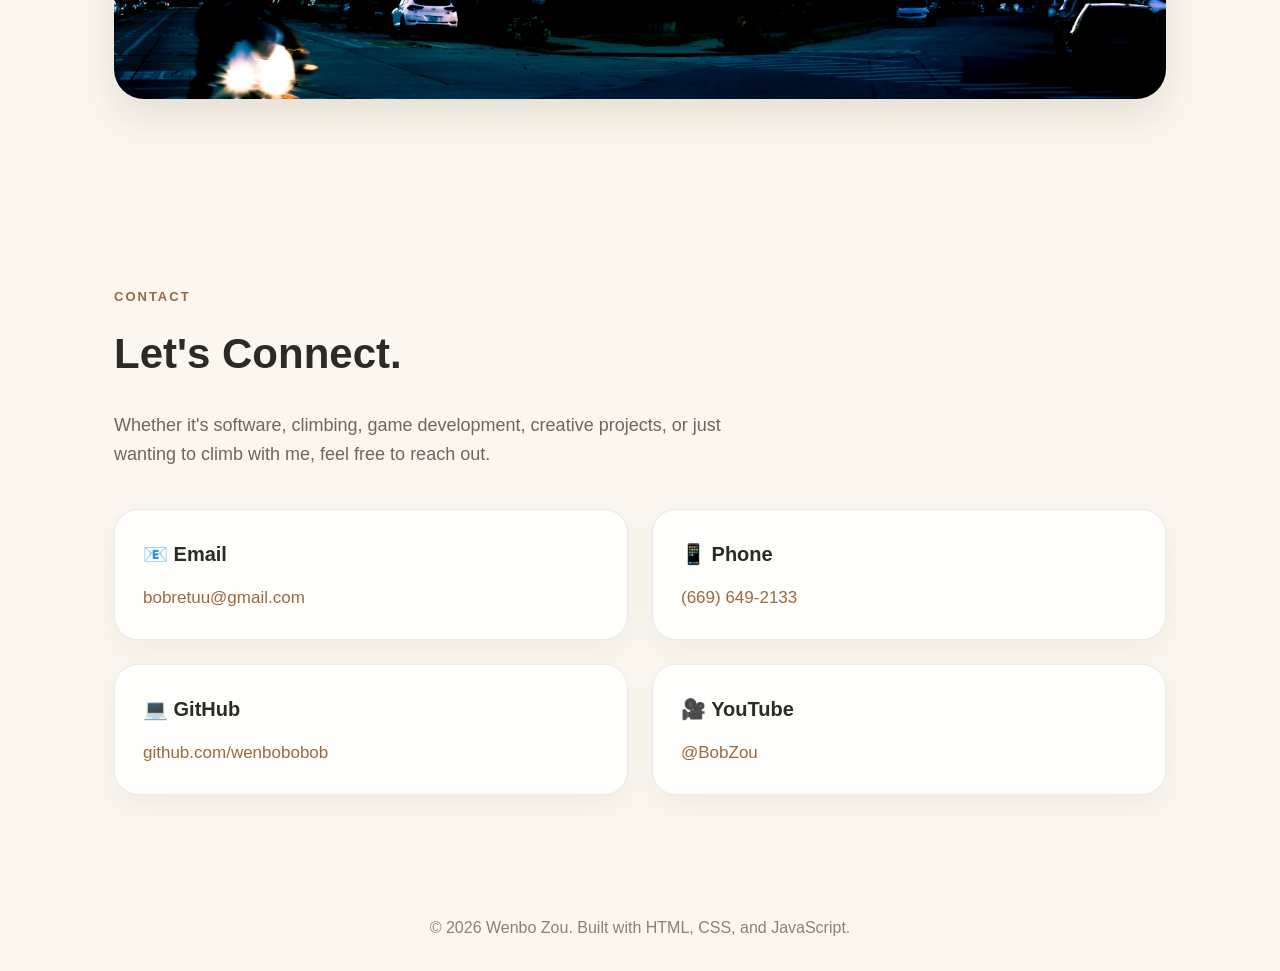
==== commit cae7f941: "Fix SCZombies index file" ====
--- a/index.html
+++ b/index.html
@@ -72,53 +72,68 @@
 
   <main>
     <section id="projects" class="section">
-      <p class="section-label">My Work</p>
-      <h2>Featured Projects</h2>
-
-      <div class="featured-project">
-        <div>
-          <h3>ClimbLog</h3>
-          <p>
-            A simple climbing training logger that helps climbers track sessions,
-            goals, recovery, and progress over time.
-          </p>
-        </div>
-        <span class="tag">Main Project</span>
-      </div>
-
-      <div class="project-grid">
-        <a
-          class="project-card"
-          href="https://pachino55.itch.io/the-spinsters-dubious-game-show"
-          target="_blank"
-        >
-          <h3>The Spinster’s Dubious Game Show</h3>
-          <p>
-            A game project made with friends. I worked on background music,
-            some coding, and level design. (click here to play)
-          </p>
-          <span>Game · BGM · Level Design</span>
-        </a>
-
-        <div class="project-card">
-          <h3>Portfolio Website</h3>
-          <p>
-            A personal website for showing projects, skills, and creative work.
-          </p>
-          <span>HTML · CSS · JavaScript</span>
-        </div>
-
-        <a class="project-card"
-href="https://www.youtube.com/@BobZou"
-target="_blank">
-          <h3>Creative Videos</h3>
-          <p>
-            Climbing videos, storytelling, camera tests, and short edits.
-          </p>
-          <span>Video · Climbing · Editing</span>
-        </a>
-      </div>
-    </section>
+  <p class="section-label">My Work</p>
+  <h2>Featured Project</h2>
+
+  <div class="featured-project">
+    <div>
+      <h3>The Spinster’s Dubious Game Show</h3>
+      <p>
+        A collaborative game project made with friends. I contributed background
+        music, some gameplay coding, and level design. This project helped me
+        learn how programming, music, game design, and teamwork come together
+        in a playable game.
+      </p>
+    </div>
+
+    <a
+      class="tag"
+      href="https://pachino55.itch.io/the-spinsters-dubious-game-show"
+      target="_blank"
+    >
+      Play on itch.io →
+    </a>
+  </div>
+
+  <div class="experiments-block">
+    <p class="section-label">More Work</p>
+    <h2>Projects & Experiments</h2>
+
+    <div class="project-grid">
+      <a class="project-card" href="games/SCZombies/index.html" target="_blank">
+        <h3>SCZombies</h3>
+        <p>
+          A choice-driven zombie survival story built with Twine. Explore,
+          manage limited resources, and try to survive an outbreak on a
+          UC Santa Cruz-inspired campus.
+        </p>
+        <span>Twine · Interactive Story · Experiment</span>
+      </a>
+
+      <div class="project-card">
+        <h3>Personal Portfolio</h3>
+        <p>
+          This website, designed and built from scratch using HTML, CSS,
+          and JavaScript as a personal hub for my projects and creative work.
+        </p>
+        <span>HTML · CSS · JavaScript</span>
+      </div>
+
+      <a
+        class="project-card"
+        href="https://www.youtube.com/@BobZou"
+        target="_blank"
+      >
+        <h3>YouTube</h3>
+        <p>
+          Climbing videos, creative edits, camera tests, and moments from my
+          process of learning, training, and building.
+        </p>
+        <span>Video · Climbing · Editing</span>
+      </a>
+    </div>
+  </div>
+</section>
 
     <section id="skills" class="section">
       <p class="section-label">What I Use</p>
--- a/style.css
+++ b/style.css
@@ -467,4 +467,17 @@
         grid-template-columns:1fr;
     }
 
+}
+.experiments-block {
+  margin-top: 70px;
+}
+
+.featured-project .tag {
+  text-decoration: none;
+  transition: 0.25s;
+}
+
+.featured-project .tag:hover {
+  transform: translateY(-3px);
+  background: #e6cfb0;
 }
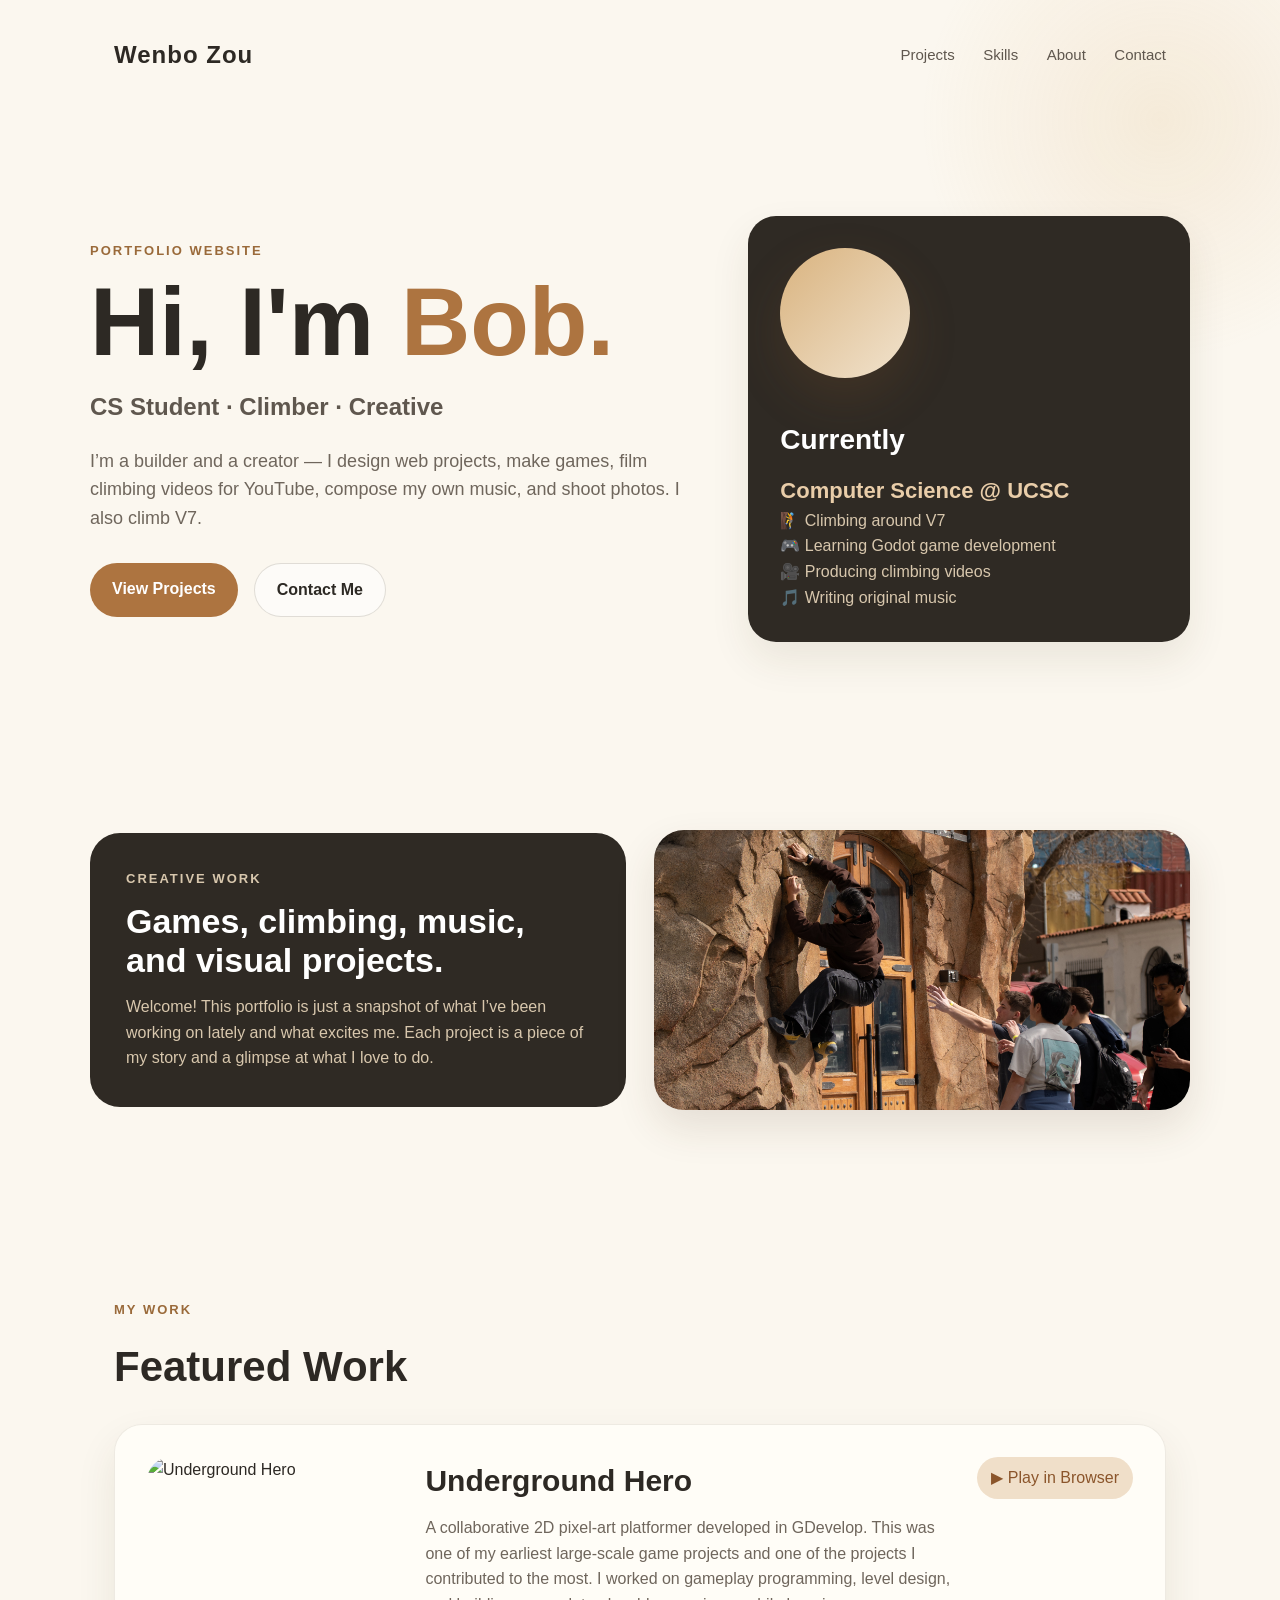
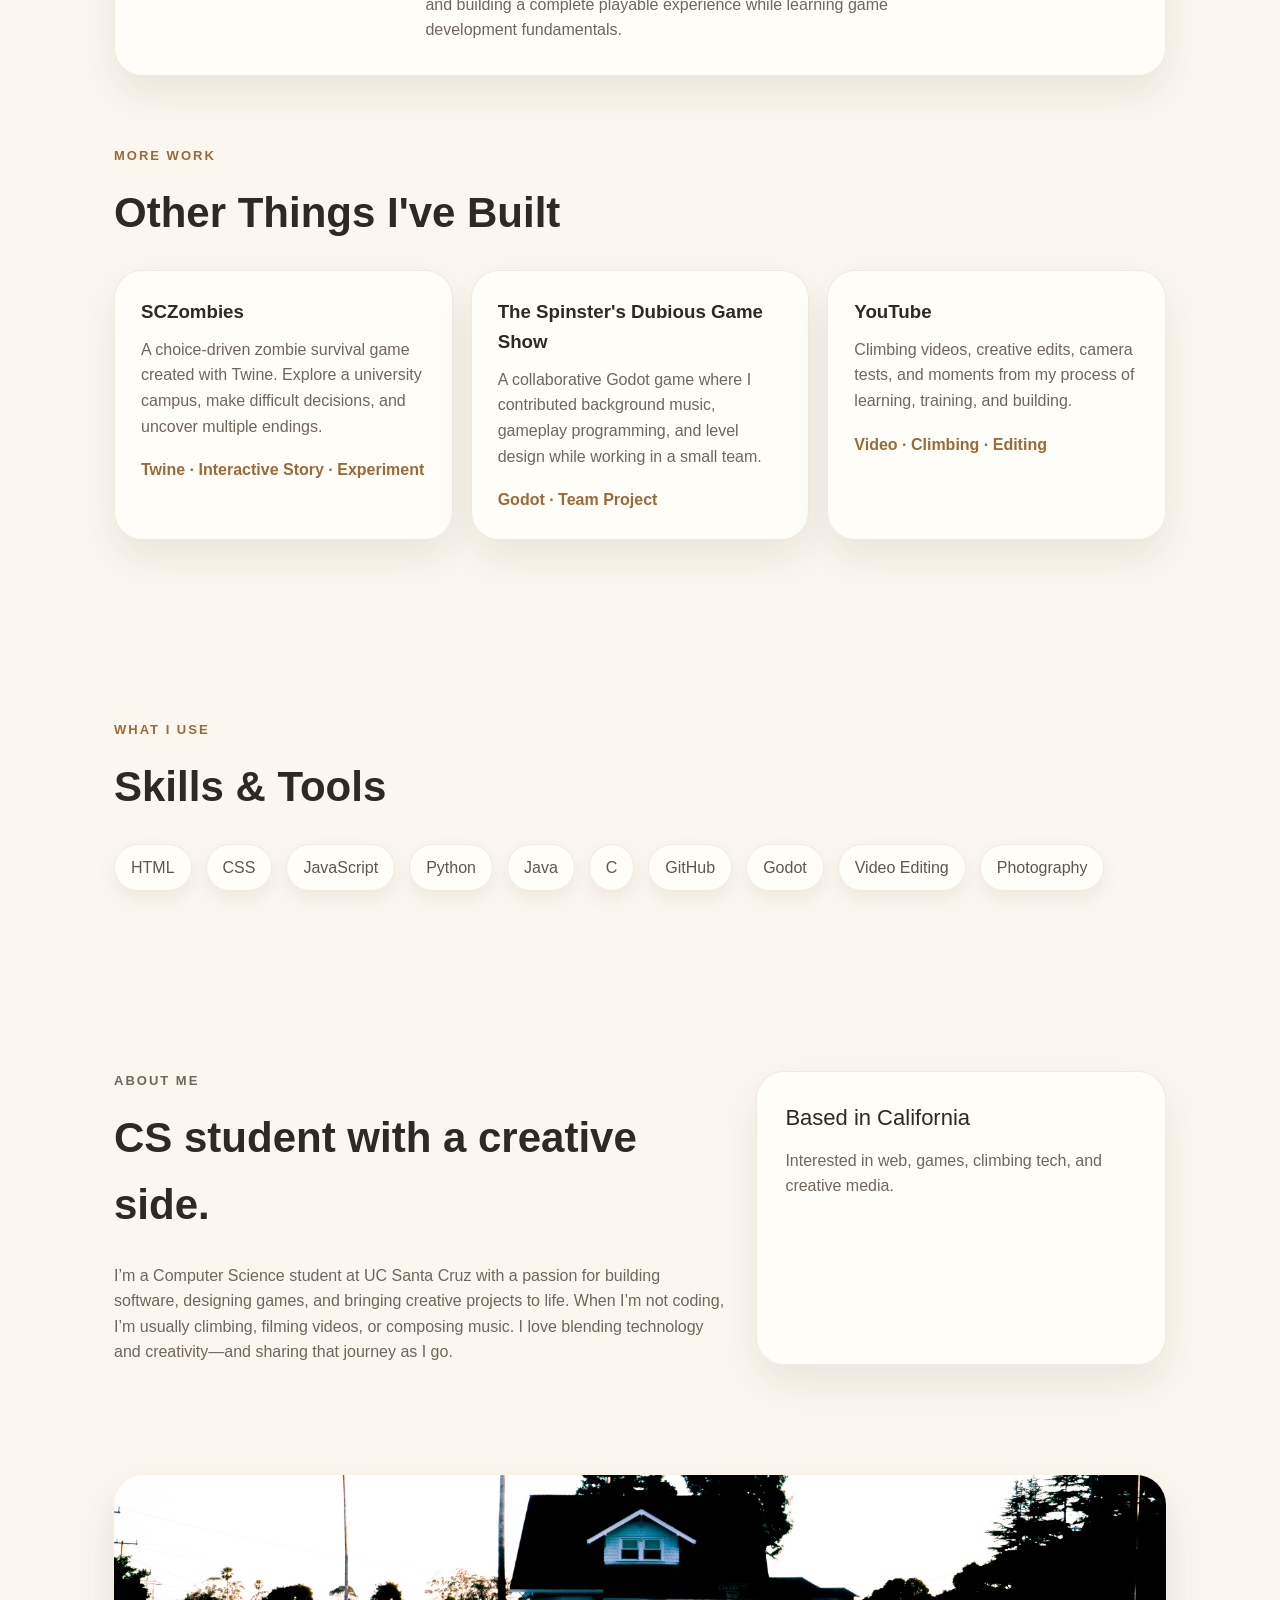
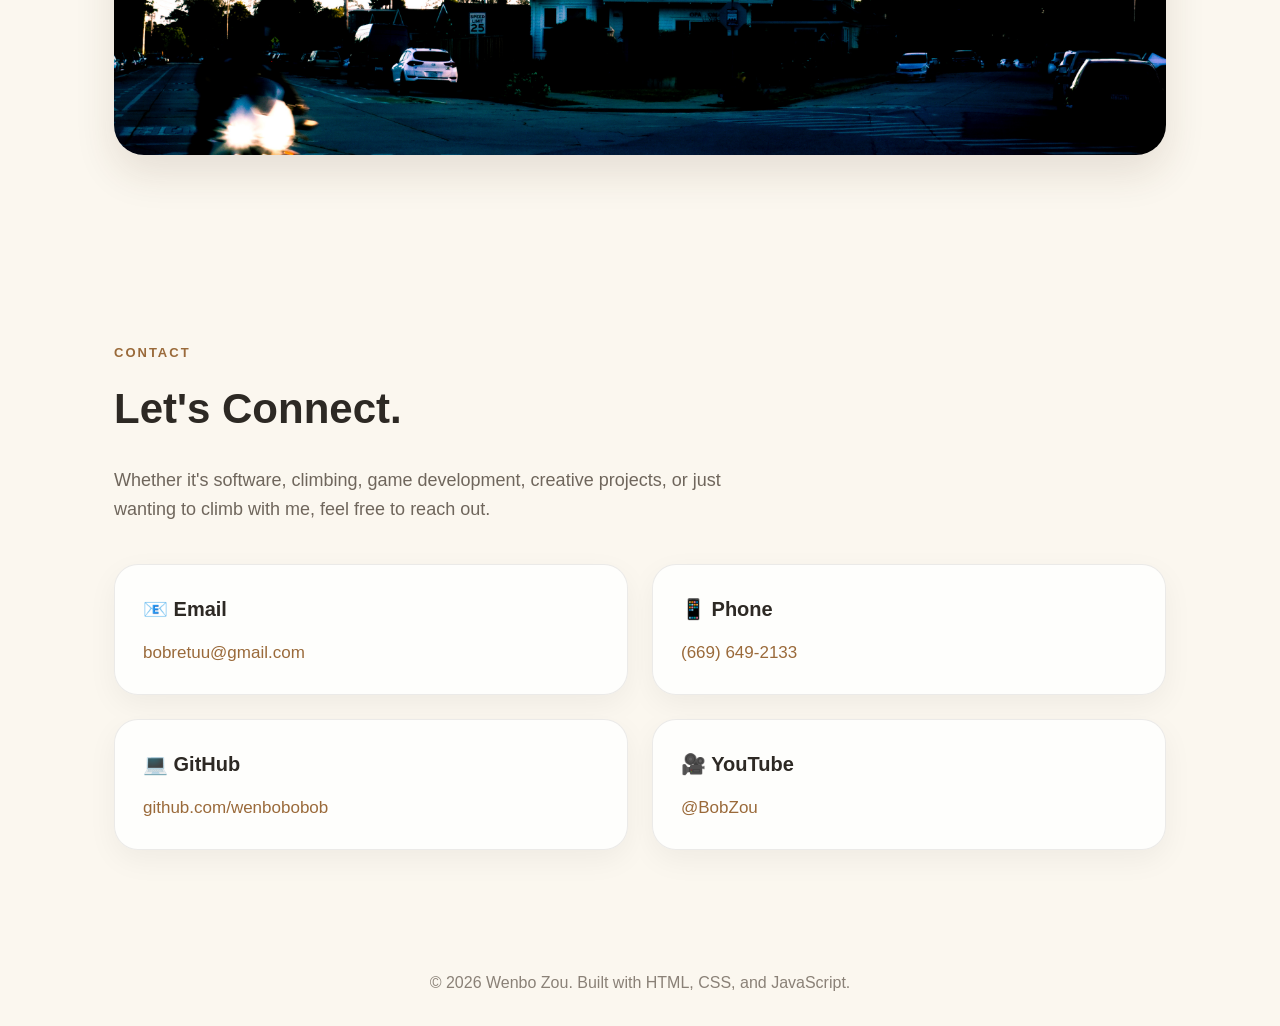
==== commit 8483a321: "Add Underground Hero featured project" ====
--- a/index.html
+++ b/index.html
@@ -73,51 +73,71 @@
   <main>
     <section id="projects" class="section">
   <p class="section-label">My Work</p>
-  <h2>Featured Project</h2>
+  <h2>Featured Work</h2>
 
   <div class="featured-project">
+    <img
+        class="featured-image"
+        src="images/undergroundHero.png"
+        alt="Underground Hero">
     <div>
-      <h3>The Spinster’s Dubious Game Show</h3>
-      <p>
-        A collaborative game project made with friends. I contributed background
-        music, some gameplay coding, and level design. This project helped me
-        learn how programming, music, game design, and teamwork come together
-        in a playable game.
-      </p>
+
+        <h3>Underground Hero</h3>
+
+        <p>
+            A collaborative 2D pixel-art platformer developed in GDevelop.
+            This was one of my earliest large-scale game projects and one of the
+            projects I contributed to the most. I worked on gameplay programming,
+            level design, and building a complete playable experience while
+            learning game development fundamentals.
+        </p>
+
     </div>
 
     <a
-      class="tag"
-      href="https://pachino55.itch.io/the-spinsters-dubious-game-show"
-      target="_blank"
-    >
-      Play on itch.io →
+        class="tag"
+        href="games/undergroundHero/"
+        target="_blank">
+
+        ▶ Play in Browser
+
     </a>
+
   </div>
 
   <div class="experiments-block">
     <p class="section-label">More Work</p>
-    <h2>Projects & Experiments</h2>
+    <h2>Other Things I've Built</h2>
 
     <div class="project-grid">
       <a class="project-card" href="games/SCZombies/index.html" target="_blank">
         <h3>SCZombies</h3>
         <p>
-          A choice-driven zombie survival story built with Twine. Explore,
-          manage limited resources, and try to survive an outbreak on a
-          UC Santa Cruz-inspired campus.
+          A choice-driven zombie survival game created with Twine.
+          Explore a university campus, make difficult decisions,
+          and uncover multiple endings.
         </p>
         <span>Twine · Interactive Story · Experiment</span>
       </a>
 
-      <div class="project-card">
-        <h3>Personal Portfolio</h3>
-        <p>
-          This website, designed and built from scratch using HTML, CSS,
-          and JavaScript as a personal hub for my projects and creative work.
-        </p>
-        <span>HTML · CSS · JavaScript</span>
-      </div>
+      <a
+        class="project-card"
+        href="https://pachino55.itch.io/the-spinsters-dubious-game-show"
+        target="_blank">
+
+        <h3>The Spinster's Dubious Game Show</h3>
+
+        <p>
+
+        A collaborative Godot game where I contributed
+        background music, gameplay programming,
+        and level design while working in a small team.
+
+        </p>
+
+        <span>Godot · Team Project</span>
+
+        </a>
 
       <a
         class="project-card"
--- a/style.css
+++ b/style.css
@@ -480,4 +480,13 @@
 .featured-project .tag:hover {
   transform: translateY(-3px);
   background: #e6cfb0;
+}
+.featured-image{
+
+    width:340px;
+
+    border-radius:24px;
+
+    object-fit:cover;
+
 }
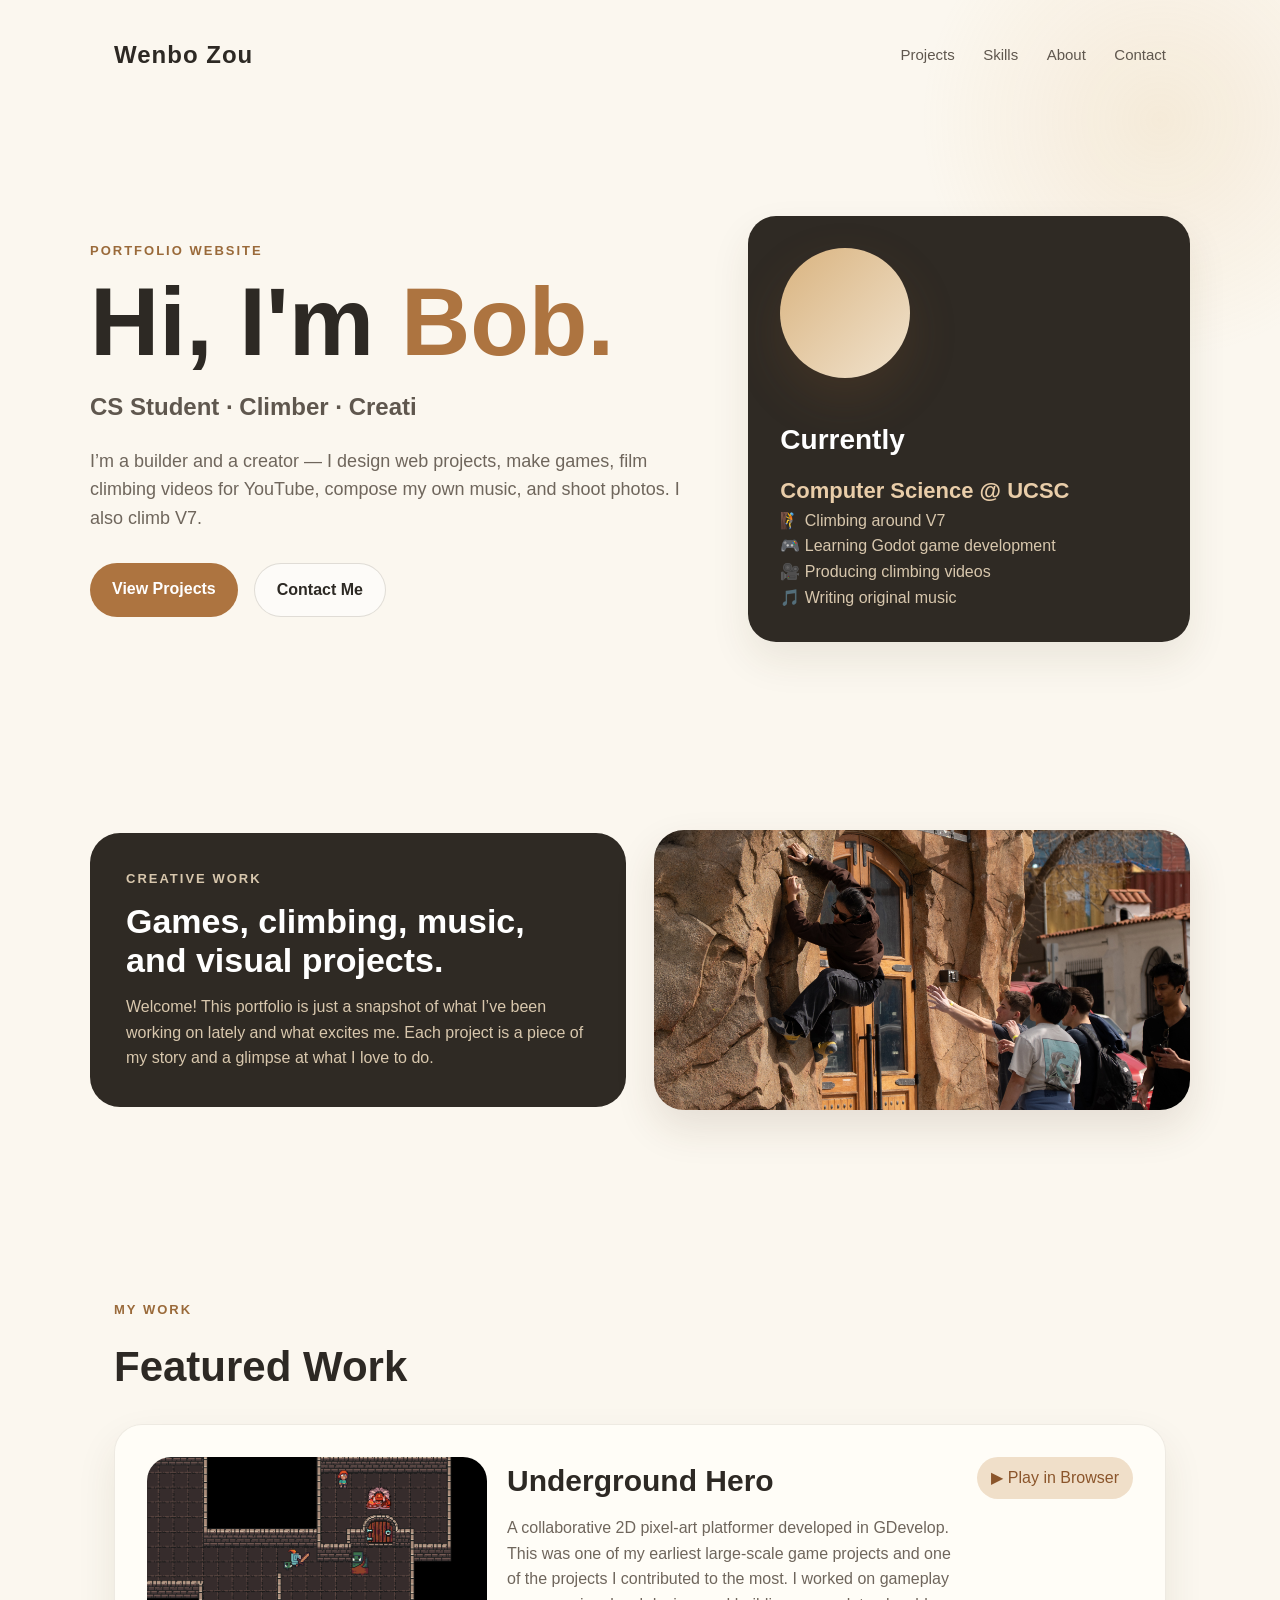
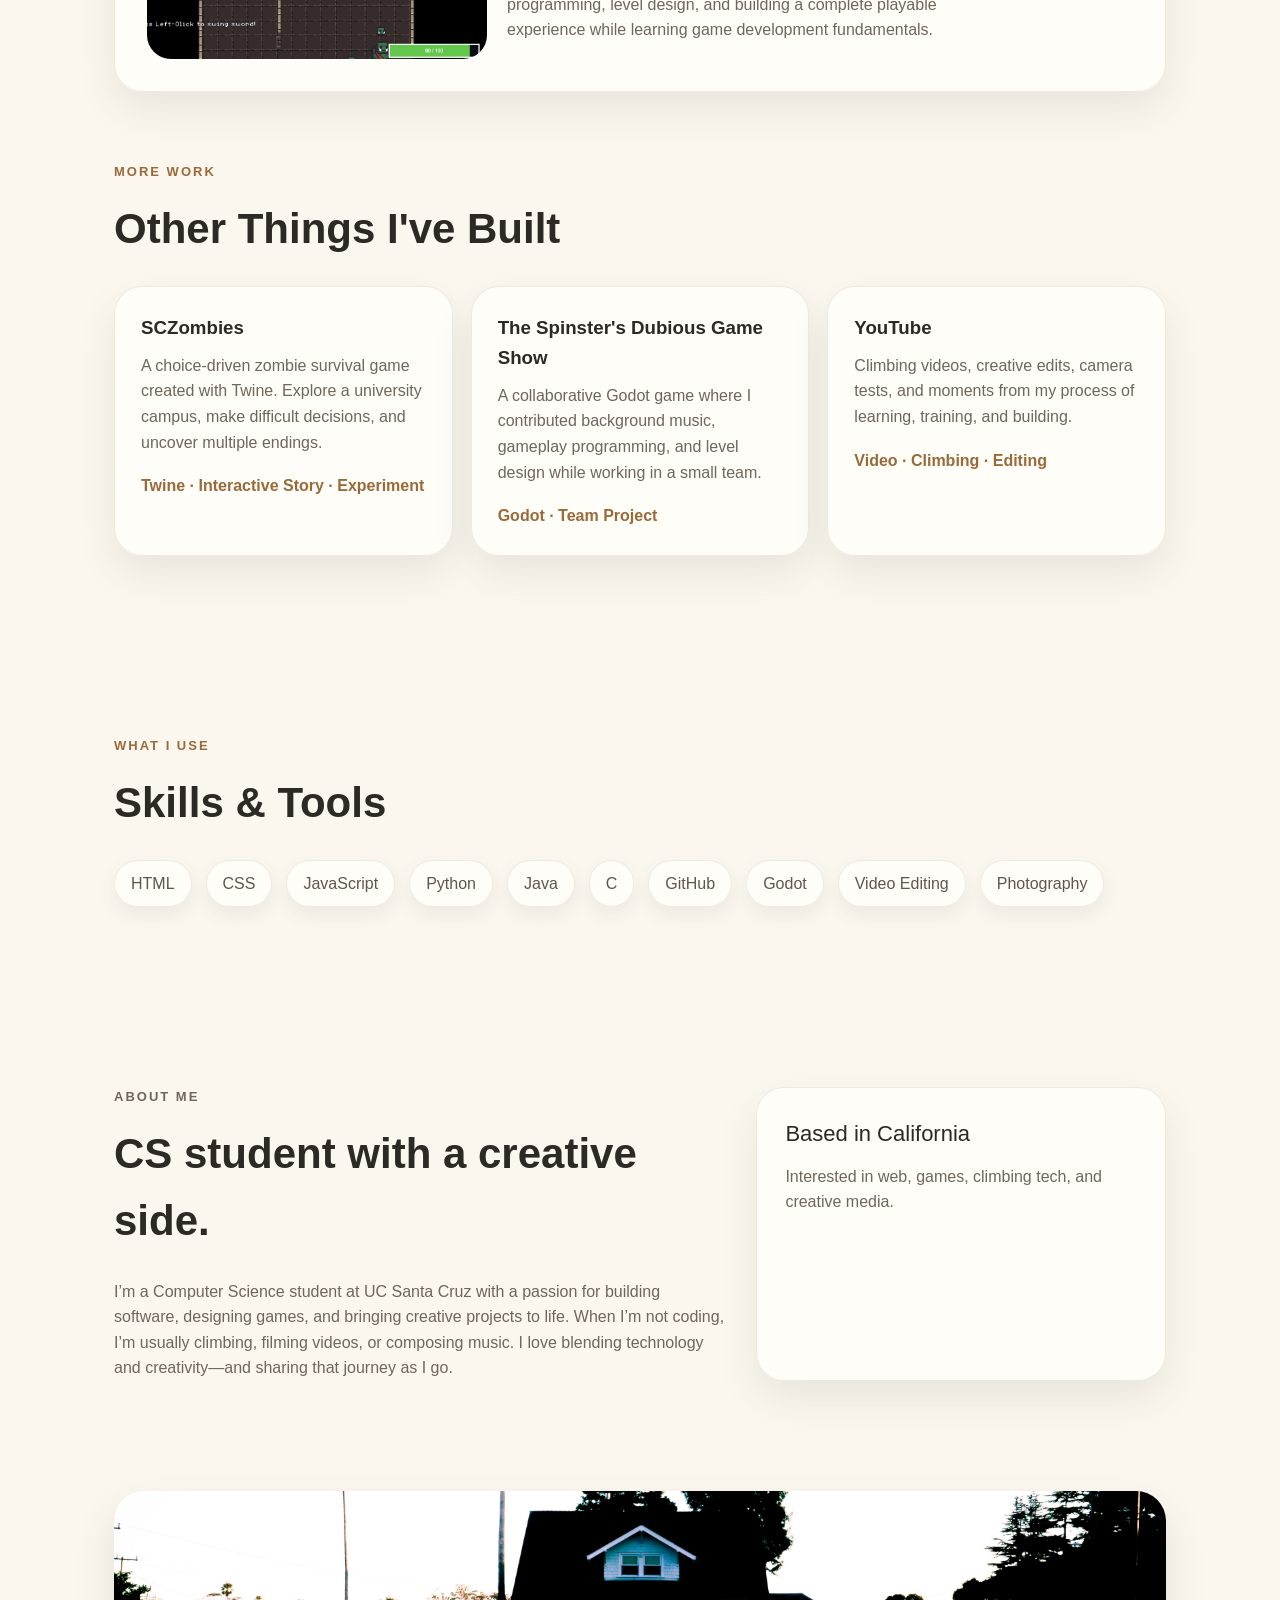
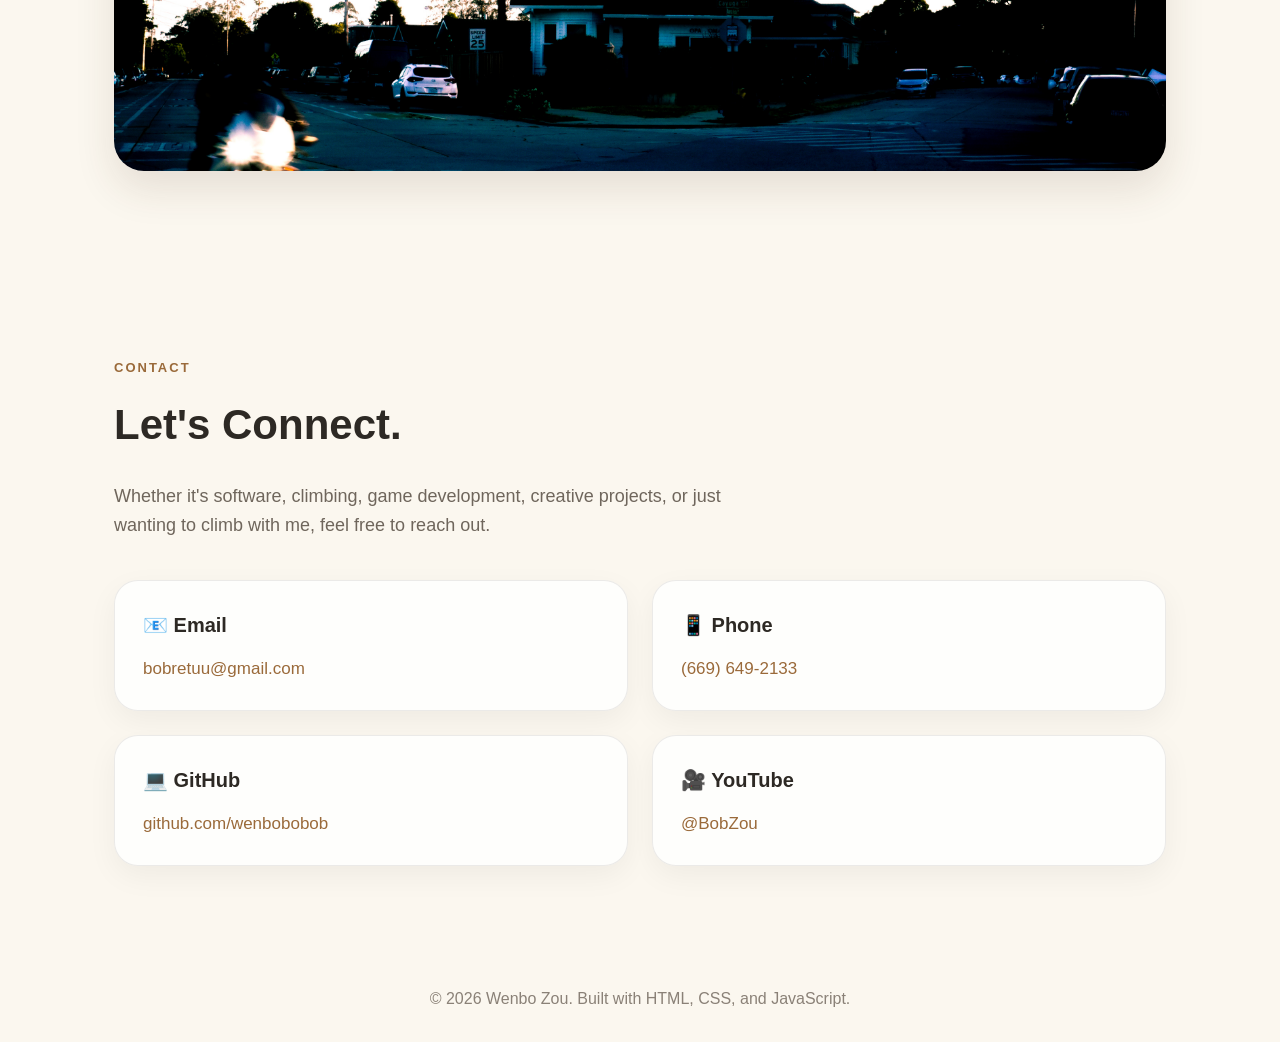
==== commit 3949c9e2: "Add pictures" ====
--- a/index.html
+++ b/index.html
@@ -78,7 +78,7 @@
   <div class="featured-project">
     <img
         class="featured-image"
-        src="images/undergroundHero.png"
+        src="images/underground.png"
         alt="Underground Hero">
     <div>
 
